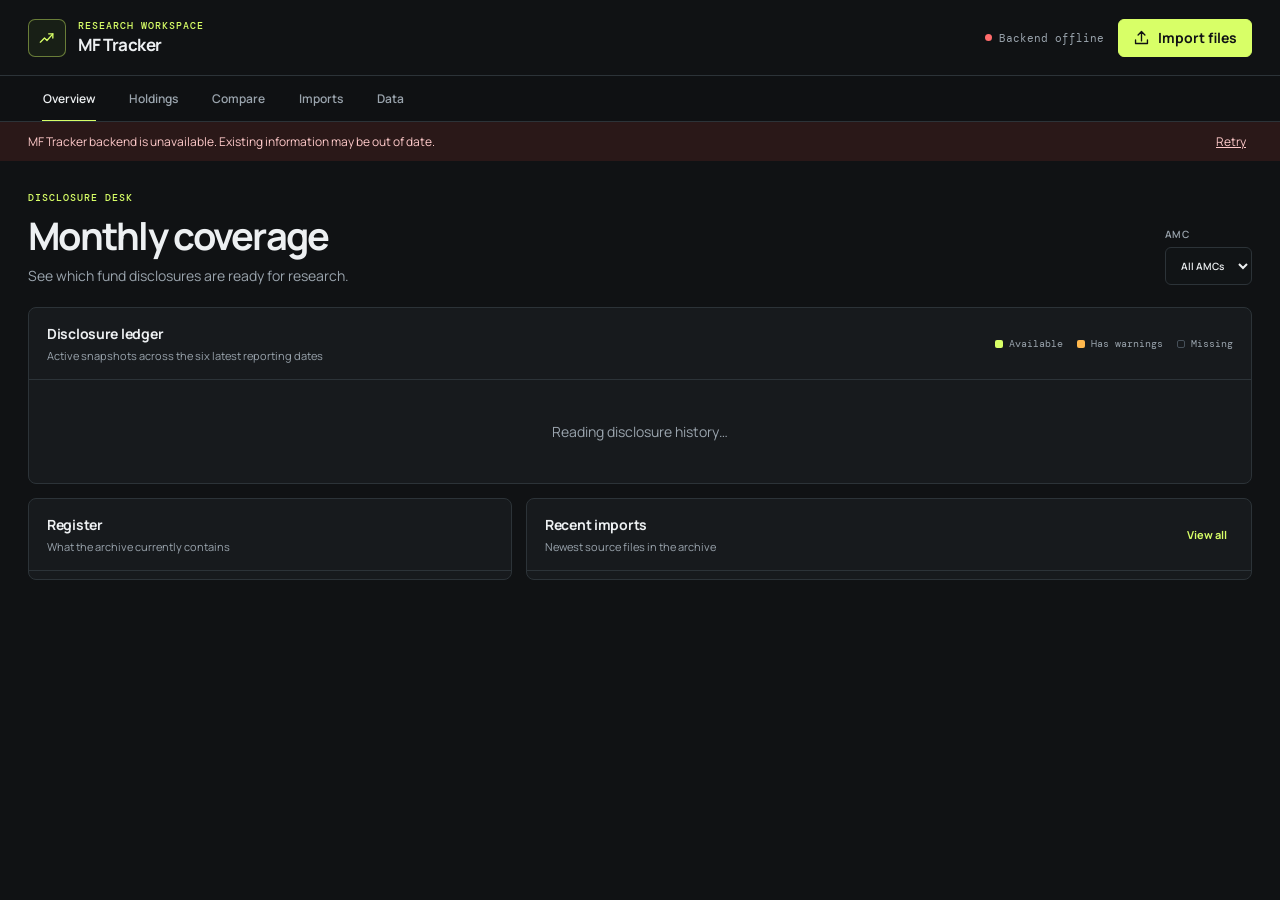
==== mf_tracker/frontend/index.html @ 637c7655 "feat(mf-tracker): add persistent web UI, FastAPI endpoints, imports, comparisons, and setup docs" ====
<!doctype html>
<html lang="en">
  <head>
    <meta charset="utf-8" />
    <meta name="viewport" content="width=device-width, initial-scale=1" />
    <meta name="theme-color" content="#101214" />
    <title>MF Tracker</title>
    <link rel="stylesheet" href="./styles.css" />
  </head>
  <body>
    <a class="skip-link" href="#pageContent">Skip to content</a>
    <div class="app">
      <header class="masthead">
        <div class="identity">
          <span class="identity-mark" aria-hidden="true">
            <svg viewBox="0 0 24 24"><path d="m4 17 5-5 3 3 7-8"/><path d="M14 7h5v5"/></svg>
          </span>
          <div><p class="eyebrow">Research workspace</p><h1>MF Tracker</h1></div>
        </div>
        <div class="mast-actions">
          <span class="health" id="health"><i></i><span>Checking data</span></span>
          <button class="primary" data-view="imports" type="button">
            <svg viewBox="0 0 20 20"><path d="M10 14V3m0 0L6 7m4-4 4 4M3 13v4h14v-4"/></svg>
            Import files
          </button>
        </div>
      </header>

      <nav class="section-tabs" aria-label="MF Tracker sections">
        <button data-view="overview" aria-current="page">Overview</button>
        <button data-view="holdings">Holdings</button>
        <button data-view="compare">Compare</button>
        <button data-view="imports">Imports</button>
        <button data-view="data">Data</button>
      </nav>

      <div class="connection-banner" id="connectionBanner" hidden>
        <span>MF Tracker backend is unavailable. Existing information may be out of date.</span>
        <button type="button" id="retryConnection">Retry</button>
      </div>

      <main id="pageContent" tabindex="-1">
        <section class="view" id="overviewView" data-page="overview">
          <div class="page-heading">
            <div><p class="eyebrow">Disclosure desk</p><h2>Monthly coverage</h2><p>See which fund disclosures are ready for research.</p></div>
            <label class="compact-field">AMC<select id="overviewAmc"><option value="">All AMCs</option></select></label>
          </div>
          <section class="ledger-panel" aria-labelledby="coverageTitle">
            <div class="panel-heading">
              <div><h3 id="coverageTitle">Disclosure ledger</h3><p>Active snapshots across the six latest reporting dates</p></div>
              <div class="legend" aria-label="Coverage legend"><span><i class="available"></i>Available</span><span><i class="warning"></i>Has warnings</span><span><i class="missing"></i>Missing</span></div>
            </div>
            <div class="coverage-wrap" id="coverageMatrix"><div class="loading-row">Reading disclosure history…</div></div>
          </section>
          <div class="overview-lower">
            <section class="panel register" aria-labelledby="registerTitle"><div class="panel-heading"><div><h3 id="registerTitle">Register</h3><p>What the archive currently contains</p></div></div><div class="register-grid" id="overviewCounts"></div></section>
            <section class="panel" aria-labelledby="recentTitle"><div class="panel-heading"><div><h3 id="recentTitle">Recent imports</h3><p>Newest source files in the archive</p></div><button class="text-button" data-view="imports">View all</button></div><div id="recentImports" class="activity-list"></div></section>
          </div>
        </section>

        <section class="view" id="holdingsView" data-page="holdings" hidden>
          <div class="page-heading"><div><p class="eyebrow">Snapshot reader</p><h2>Holdings</h2><p>Inspect a fund exactly as disclosed for a reporting month.</p></div><a class="button secondary" id="holdingsExport" href="#">Export CSV</a></div>
          <div class="control-strip">
            <label>AMC<select id="holdingsAmc"><option value="">Choose AMC</option></select></label>
            <label class="wide">Fund<select id="holdingsFund"><option value="">Choose fund</option></select></label>
            <label>Reporting month<select id="holdingsDate"><option value="">Choose month</option></select></label>
          </div>
          <div class="table-tools">
            <label class="search-field"><svg viewBox="0 0 20 20"><circle cx="9" cy="9" r="5"/><path d="m13 13 4 4"/></svg><input id="holdingsSearch" type="search" placeholder="Search instrument or ISIN" /></label>
            <label>Asset class<select id="holdingsAsset"><option value="">All classes</option></select></label>
            <span class="result-count" id="holdingsCount"></span>
          </div>
          <section class="data-panel"><div class="table-wrap"><table><thead><tr><th>Instrument</th><th>Asset class</th><th>Type</th><th>Quantity</th><th>Market value <small>₹ lakh</small></th><th>Weight</th><th>Rating / detail</th></tr></thead><tbody id="holdingsBody"></tbody></table></div><div class="pagination" id="holdingsPagination"></div></section>
        </section>

        <section class="view" id="compareView" data-page="compare" hidden>
          <div class="page-heading"><div><p class="eyebrow">Change desk</p><h2>Compare disclosures</h2><p>Separate new conviction from routine portfolio movement.</p></div><a class="button secondary" id="compareExport" href="#">Export CSV</a></div>
          <div class="control-strip comparison-controls">
            <label>AMC<select id="compareAmc"><option value="">Choose AMC</option></select></label>
            <label class="wide">Fund<select id="compareFund"><option value="">Choose fund</option></select></label>
            <label>From<select id="compareFrom"><option value="">Earlier month</option></select></label>
            <span class="compare-arrow" aria-hidden="true">→</span>
            <label>To<select id="compareTo"><option value="">Later month</option></select></label>
          </div>
          <div class="change-register" id="changeCounts"></div>
          <div class="table-tools">
            <label class="search-field"><svg viewBox="0 0 20 20"><circle cx="9" cy="9" r="5"/><path d="m13 13 4 4"/></svg><input id="compareSearch" type="search" placeholder="Search instrument" /></label>
            <label>Change<select id="compareChange"><option value="">All changes</option><option value="introduced">Introduced</option><option value="increased">Increased</option><option value="decreased">Decreased</option><option value="exited">Exited</option><option value="unchanged">Unchanged</option></select></label>
            <label>Asset class<select id="compareAsset"><option value="">All classes</option></select></label>
          </div>
          <section class="data-panel"><div class="table-wrap"><table><thead><tr><th>Instrument</th><th>Change</th><th>Quantity from</th><th>Quantity to</th><th>Quantity Δ</th><th>Weight from</th><th>Weight to</th><th>Weight Δ</th></tr></thead><tbody id="compareBody"></tbody></table></div><div class="pagination" id="comparePagination"></div></section>
        </section>

        <section class="view" id="importsView" data-page="imports" hidden>
          <div class="page-heading"><div><p class="eyebrow">Source intake</p><h2>Import disclosures</h2><p>Validate every workbook before it enters the research archive.</p></div></div>
          <section class="intake-panel">
            <div class="drop-zone" id="dropZone">
              <input id="fileInput" type="file" accept=".xls,.xlsx" multiple />
              <span class="sheet-mark" aria-hidden="true">XLS</span>
              <div><h3>Drop monthly workbooks here</h3><p>PPFAS, Helios, and Old Bridge · up to 25 MiB each</p></div>
              <button class="primary" id="browseFiles" type="button">Choose files</button>
            </div>
            <details class="override-panel"><summary>Advanced source metadata</summary><div class="override-grid"><label>Adapter<select id="importAmc"><option value="auto">Detect automatically</option><option value="ppfas">PPFAS</option><option value="helios">Helios</option><option value="oldbridge">Old Bridge</option></select></label><label>Report date<input id="overrideDate" type="date" /></label><label>Fund code<input id="overrideFundCode" placeholder="Single-fund files only" /></label><label>Fund name<input id="overrideFundName" placeholder="Single-fund files only" /></label><label>AMC name<input id="overrideAmcName" placeholder="Optional display name" /></label></div></details>
          </section>
          <section class="queue-section" id="queueSection" hidden><div class="section-line"><div><h3>Validation queue</h3><p id="queueSummary"></p></div><button class="text-button" id="clearQueue">Clear completed</button></div><div class="file-queue" id="fileQueue"></div></section>
          <section class="panel history-panel"><div class="panel-heading"><div><h3>Import history</h3><p>Audited sources and snapshot lifecycle</p></div><button class="secondary small" id="refreshImports">Refresh</button></div><div class="table-wrap"><table><thead><tr><th>Source file</th><th>AMC / funds</th><th>Report date</th><th>Status</th><th>Snapshots</th><th>Imported</th></tr></thead><tbody id="importsBody"></tbody></table></div></section>
        </section>

        <section class="view" id="dataView" data-page="data" hidden>
          <div class="page-heading"><div><p class="eyebrow">Archive stewardship</p><h2>Data</h2><p>Check the local research archive and take a portable backup.</p></div></div>
          <div class="data-layout">
            <section class="panel"><div class="panel-heading"><div><h3>Workspace status</h3><p>The database currently served to this browser</p></div><span class="status-badge ok">Connected</span></div><dl class="definition-list" id="workspaceStatus"></dl></section>
            <section class="panel archive-actions"><div><span class="action-icon">✓</span><h3>Verify source archive</h3><p>Check every referenced workbook for missing or changed bytes.</p><button class="secondary" id="verifyArchive">Run verification</button></div><div><span class="action-icon">↓</span><h3>Download backup</h3><p>Export database records and archived workbooks as a portable ZIP.</p><a class="button primary" href="/api/bundles/export">Download backup</a></div></section>
          </div>
          <section class="panel cli-note"><p class="eyebrow">CLI-only safeguards</p><h3>Restore and directory imports stay outside the browser.</h3><p>Use the command line when restoring a bundle into an empty database or ingesting a server-side directory. This prevents accidental replacement of the active workspace.</p></section>
        </section>
      </main>
    </div>
    <div class="toast-region" id="toastRegion" aria-live="polite"></div>
    <script type="module" src="./app.js"></script>
  </body>
</html>
---- mf_tracker/frontend/styles.css ----
@import url("https://fonts.googleapis.com/css2?family=DM+Mono:wght@400;500&family=Manrope:wght@400;500;600;700&display=swap");

:root{--bg:#101214;--panel:#171a1d;--raised:#1f2428;--line:#2c3338;--line-soft:#242a2e;--text:#edf0f2;--muted:#9aa4ad;--acid:#d8ff67;--green:#38d996;--red:#ff6b6b;--amber:#ffb84d;--radius:8px;--shadow:0 16px 50px rgba(0,0,0,.22)}
*{box-sizing:border-box}[hidden]{display:none!important}html{color-scheme:dark}body{margin:0;min-height:100vh;background:var(--bg);color:var(--text);font-family:"Manrope","Segoe UI",sans-serif;font-size:14px}button,input,select{font:inherit}button,a{color:inherit}button{cursor:pointer}.skip-link{position:fixed;z-index:20;top:8px;left:8px;transform:translateY(-150%);background:var(--acid);color:#111;padding:8px 12px}.skip-link:focus{transform:none}.app{width:min(1480px,100%);min-height:100vh;margin:auto}.masthead{display:flex;min-height:76px;align-items:center;justify-content:space-between;gap:24px;padding:14px 28px;border-bottom:1px solid var(--line)}.identity{display:flex;align-items:center;gap:12px}.identity-mark{display:grid;width:38px;height:38px;place-items:center;border:1px solid rgba(216,255,103,.42);border-radius:7px;background:#181f16;color:var(--acid)}svg{width:20px;fill:none;stroke:currentColor;stroke-width:1.6;stroke-linecap:round;stroke-linejoin:round}.identity h1{margin:1px 0 0;font-size:17px;letter-spacing:-.03em}.eyebrow{margin:0;color:var(--acid);font:500 10px "DM Mono",monospace;text-transform:uppercase;letter-spacing:.1em}.mast-actions{display:flex;align-items:center;gap:14px}.health{display:flex;align-items:center;gap:7px;color:var(--muted);font:11px "DM Mono",monospace}.health i{width:7px;height:7px;border-radius:50%;background:var(--amber)}.health.ok i{background:var(--green);box-shadow:0 0 9px rgba(56,217,150,.45)}.health.error i{background:var(--red)}.primary,.secondary,.button{display:inline-flex;min-height:38px;align-items:center;justify-content:center;gap:8px;border-radius:6px;padding:0 14px;font-weight:700;text-decoration:none}.primary{border:1px solid var(--acid);background:var(--acid);color:#101214}.secondary{border:1px solid var(--line);background:var(--raised);color:var(--text)}button.primary svg{width:17px}.small{min-height:32px;padding-inline:10px;font-size:12px}.section-tabs{position:sticky;z-index:8;top:0;display:flex;gap:4px;overflow-x:auto;border-bottom:1px solid var(--line);padding:0 28px;background:rgba(16,18,20,.96);backdrop-filter:blur(12px)}.section-tabs button{position:relative;min-width:max-content;border:0;padding:14px 15px;background:transparent;color:var(--muted);font-size:12px;font-weight:600}.section-tabs button:hover{color:var(--text)}.section-tabs button[aria-current=page]{color:var(--text)}.section-tabs button[aria-current=page]::after{position:absolute;right:14px;bottom:-1px;left:14px;height:2px;background:var(--acid);content:""}.connection-banner{display:flex;align-items:center;justify-content:space-between;gap:16px;padding:10px 28px;background:#2a1818;color:#ffcaca;font-size:12px}.connection-banner button{border:0;background:none;color:inherit;text-decoration:underline}main{padding:30px 28px 60px}.view{animation:enter 260ms cubic-bezier(.2,.8,.2,1)}@keyframes enter{from{opacity:0;transform:translateY(4px)}}.page-heading{display:flex;align-items:end;justify-content:space-between;gap:24px;margin-bottom:22px}.page-heading h2{margin:5px 0 5px;font-size:clamp(25px,3vw,38px);letter-spacing:-.045em}.page-heading>div>p:last-child{margin:0;color:var(--muted)}h3{margin:0 0 5px;font-size:14px;letter-spacing:-.02em}.panel,.ledger-panel,.data-panel,.intake-panel{border:1px solid var(--line);border-radius:var(--radius);background:var(--panel)}.ledger-panel{overflow:hidden}.panel-heading,.section-line{display:flex;align-items:center;justify-content:space-between;gap:20px;padding:16px 18px;border-bottom:1px solid var(--line)}.panel-heading p,.section-line p{margin:0;color:var(--muted);font-size:11px}.legend{display:flex;gap:14px;color:var(--muted);font:10px "DM Mono",monospace}.legend span{display:flex;align-items:center;gap:6px}.legend i{width:8px;height:8px;border-radius:2px}.legend .available{background:var(--acid)}.legend .warning{background:var(--amber)}.legend .missing{border:1px solid #465059;background:transparent}.coverage-wrap{overflow-x:auto}.coverage{width:100%;min-width:760px;border-collapse:collapse}.coverage th,.coverage td{height:58px;border-bottom:1px solid var(--line-soft);padding:8px 14px}.coverage th{color:var(--muted);font:500 10px "DM Mono",monospace;text-align:center}.coverage th:first-child,.coverage td:first-child{position:sticky;z-index:2;left:0;min-width:270px;background:var(--panel);text-align:left}.fund-cell strong,.fund-cell small{display:block}.fund-cell strong{font-size:12px}.fund-cell small{margin-top:3px;color:var(--muted);font:10px "DM Mono",monospace}.coverage-cell{width:100%;min-width:80px;border:1px solid var(--line);border-radius:5px;padding:8px;background:#121518;color:#6b747c;font:500 10px "DM Mono",monospace}.coverage-cell.available{border-color:#46552c;background:#1b2416;color:var(--acid)}.coverage-cell.warning{border-color:#5c492a;background:#241e15;color:var(--amber)}.coverage-cell:hover{transform:translateY(-1px);filter:brightness(1.12)}.loading-row,.empty-state{padding:42px;color:var(--muted);text-align:center}.overview-lower{display:grid;grid-template-columns:.8fr 1.2fr;gap:14px;margin-top:14px}.register-grid{display:grid;grid-template-columns:repeat(2,1fr)}.register-item{min-height:90px;padding:17px 18px;border-right:1px solid var(--line-soft);border-bottom:1px solid var(--line-soft)}.register-item:nth-child(even){border-right:0}.register-item:nth-last-child(-n+2){border-bottom:0}.register-item span{display:block;color:var(--muted);font-size:11px}.register-item strong{display:block;margin-top:10px;font:500 22px "DM Mono",monospace}.activity-list{padding:4px 18px}.activity-item{display:grid;grid-template-columns:1fr auto;gap:16px;padding:13px 0;border-bottom:1px solid var(--line-soft)}.activity-item:last-child{border-bottom:0}.activity-item strong,.activity-item small{display:block}.activity-item strong{overflow:hidden;font-size:12px;text-overflow:ellipsis;white-space:nowrap}.activity-item small{margin-top:4px;color:var(--muted);font:10px "DM Mono",monospace}.status-badge,.change-badge{display:inline-flex;align-items:center;border:1px solid var(--line);border-radius:999px;padding:4px 7px;font:500 9px "DM Mono",monospace;text-transform:uppercase}.status-badge.ok{border-color:#365641;background:#17241c;color:var(--green)}.status-badge.warning{border-color:#604c24;background:#261f13;color:var(--amber)}.compact-field,.control-strip label,.table-tools label,.override-grid label{display:grid;gap:6px;color:var(--muted);font-size:10px;font-weight:600;text-transform:uppercase;letter-spacing:.04em}select,input{min-height:38px;border:1px solid var(--line);border-radius:6px;padding:0 11px;outline:none;background:#111416;color:var(--text);text-transform:none;letter-spacing:normal}select:focus,input:focus,button:focus-visible,a:focus-visible,summary:focus-visible{border-color:var(--acid);outline:2px solid rgba(216,255,103,.22);outline-offset:2px}.control-strip{display:grid;grid-template-columns:minmax(150px,.6fr) minmax(260px,1.4fr) minmax(170px,.7fr);gap:10px;margin-bottom:12px;padding:14px;border:1px solid var(--line);border-radius:var(--radius);background:var(--panel)}.comparison-controls{grid-template-columns:minmax(130px,.5fr) minmax(230px,1.2fr) minmax(150px,.6fr) 28px minmax(150px,.6fr)}.compare-arrow{align-self:end;padding-bottom:10px;color:var(--muted);text-align:center}.table-tools{display:flex;align-items:end;gap:10px;margin:12px 0}.table-tools .search-field{position:relative;min-width:240px;flex:1}.search-field svg{position:absolute;bottom:9px;left:11px;width:18px;color:var(--muted)}.search-field input{padding-left:38px}.result-count{margin-left:auto;padding-bottom:10px;color:var(--muted);font:10px "DM Mono",monospace}.data-panel{overflow:hidden}.table-wrap{overflow:auto}table:not(.coverage){width:100%;min-width:920px;border-collapse:collapse}table:not(.coverage) th,table:not(.coverage) td{height:47px;border-bottom:1px solid var(--line-soft);padding:9px 13px;text-align:right;white-space:nowrap}table:not(.coverage) th:first-child,table:not(.coverage) td:first-child{position:sticky;z-index:2;left:0;background:var(--panel);text-align:left}table:not(.coverage) th{color:var(--muted);font:500 9px "DM Mono",monospace;text-transform:uppercase;letter-spacing:.04em}th small{display:block;margin-top:3px;font:inherit;text-transform:none}table:not(.coverage) td{font:400 11px "DM Mono",monospace}table:not(.coverage) td:first-child{max-width:330px;font-family:"Manrope",sans-serif;overflow:hidden;text-overflow:ellipsis}tbody tr:hover td{background:#1a1e21!important}.asset-label{color:#bdc4c9;text-transform:capitalize}.number-positive{color:var(--green)}.number-negative{color:var(--red)}.change-badge.introduced,.change-badge.increased{border-color:#365641;color:var(--green)}.change-badge.exited,.change-badge.decreased{border-color:#653839;color:var(--red)}.pagination{display:flex;align-items:center;justify-content:flex-end;gap:8px;min-height:48px;padding:8px 14px}.pagination button{min-width:32px;height:30px;border:1px solid var(--line);border-radius:5px;background:var(--raised)}.pagination span{color:var(--muted);font:10px "DM Mono",monospace}.change-register{display:grid;grid-template-columns:repeat(5,1fr);overflow:hidden;border:1px solid var(--line);border-radius:var(--radius);background:var(--panel)}.change-stat{padding:15px 16px;border-right:1px solid var(--line)}.change-stat:last-child{border:0}.change-stat span{display:block;color:var(--muted);font-size:10px;text-transform:capitalize}.change-stat strong{display:block;margin-top:7px;font:500 20px "DM Mono",monospace}.intake-panel{padding:18px}.drop-zone{position:relative;display:grid;grid-template-columns:54px 1fr auto;align-items:center;gap:16px;min-height:132px;border:1px dashed #465059;border-radius:7px;padding:22px;background:#121619;transition:background 150ms,border-color 150ms}.drop-zone.dragging{border-color:var(--acid);background:#182015}.drop-zone input{position:absolute;width:1px;height:1px;clip-path:inset(50%)}.sheet-mark{display:grid;width:54px;height:62px;place-items:center;border:1px solid #4b6532;border-radius:6px;background:#1c2818;color:var(--acid);font:500 11px "DM Mono",monospace}.drop-zone h3{font-size:16px}.drop-zone p{margin:6px 0 0;color:var(--muted);font-size:11px}.override-panel{margin-top:12px;border-top:1px solid var(--line);padding-top:12px}.override-panel summary{width:max-content;color:var(--muted);cursor:pointer;font-size:11px}.override-grid{display:grid;grid-template-columns:repeat(5,1fr);gap:10px;margin-top:13px}.queue-section{margin:22px 0}.section-line{padding-inline:0;border-bottom:0}.section-line h3{font-size:17px}.text-button{border:0;background:transparent;color:var(--acid);font-size:11px;font-weight:700}.file-queue{display:grid;gap:8px}.file-row{display:grid;grid-template-columns:minmax(220px,1.2fr) minmax(180px,.8fr) auto;align-items:center;gap:16px;border:1px solid var(--line);border-radius:7px;padding:13px 15px;background:var(--panel)}.file-row strong,.file-row small{display:block}.file-row strong{overflow:hidden;font-size:12px;text-overflow:ellipsis;white-space:nowrap}.file-row small{margin-top:4px;color:var(--muted);font:10px "DM Mono",monospace}.file-result{color:var(--muted);font-size:11px}.file-actions{display:flex;gap:7px}.file-error{color:#ffc0c0}.history-panel{margin-top:22px}.data-layout{display:grid;grid-template-columns:.75fr 1.25fr;gap:14px}.definition-list{margin:0;padding:5px 18px 16px}.definition-list div{display:flex;justify-content:space-between;gap:20px;border-bottom:1px solid var(--line-soft);padding:13px 0}.definition-list div:last-child{border:0}.definition-list dt{color:var(--muted);font-size:11px}.definition-list dd{margin:0;font:10px "DM Mono",monospace}.archive-actions{display:grid;grid-template-columns:1fr 1fr;padding:0}.archive-actions>div{padding:22px}.archive-actions>div+div{border-left:1px solid var(--line)}.archive-actions p,.cli-note>p:last-child{min-height:38px;color:var(--muted);font-size:11px;line-height:1.6}.action-icon{display:grid;width:34px;height:34px;margin-bottom:18px;place-items:center;border:1px solid #46552c;border-radius:6px;background:#1b2416;color:var(--acid);font:500 14px "DM Mono",monospace}.cli-note{margin-top:14px;padding:20px}.cli-note h3{margin-top:9px;font-size:18px}.cli-note>p:last-child{max-width:760px;margin-bottom:0}.toast-region{position:fixed;z-index:30;right:18px;bottom:18px;display:grid;gap:8px}.toast{max-width:390px;border:1px solid var(--line);border-left:3px solid var(--acid);border-radius:6px;padding:12px 14px;background:#1b1f21;box-shadow:var(--shadow);font-size:11px}.toast.error{border-left-color:var(--red)}
@media(max-width:900px){main{padding-inline:18px}.masthead,.section-tabs{padding-inline:18px}.overview-lower,.data-layout{grid-template-columns:1fr}.control-strip,.comparison-controls{grid-template-columns:1fr 1fr}.compare-arrow{display:none}.override-grid{grid-template-columns:repeat(2,1fr)}.file-row{grid-template-columns:1fr auto}.file-result{grid-column:1/-1;grid-row:2}.change-register{grid-template-columns:repeat(3,1fr)}.change-stat:nth-child(3){border-right:0}}
@media(max-width:580px){.masthead{padding-inline:14px}.identity .eyebrow,.health span{display:none}.mast-actions{gap:8px}.mast-actions .primary{width:40px;padding:0;font-size:0}.section-tabs{padding-inline:8px}main{padding:22px 12px 48px}.page-heading{align-items:stretch;flex-direction:column}.control-strip,.comparison-controls,.override-grid{grid-template-columns:1fr}.table-tools{align-items:stretch;flex-direction:column}.table-tools .search-field{width:100%;min-width:0}.result-count{margin:0;padding:3px}.overview-lower{grid-template-columns:1fr}.legend{display:none}.panel-heading{align-items:flex-start}.register-grid{grid-template-columns:1fr 1fr}.change-register{grid-template-columns:1fr 1fr}.change-stat:nth-child(2n){border-right:0}.drop-zone{grid-template-columns:44px 1fr;padding:16px}.sheet-mark{width:44px;height:50px}.drop-zone .primary{grid-column:1/-1}.file-row{grid-template-columns:1fr}.file-actions,.file-result{grid-column:1;grid-row:auto}.archive-actions{grid-template-columns:1fr}.archive-actions>div+div{border-top:1px solid var(--line);border-left:0}.toast-region{right:10px;bottom:10px;left:10px}.toast{max-width:none}}
@media(prefers-reduced-motion:reduce){*,*::before,*::after{animation-duration:.01ms!important;transition-duration:.01ms!important;scroll-behavior:auto!important}}
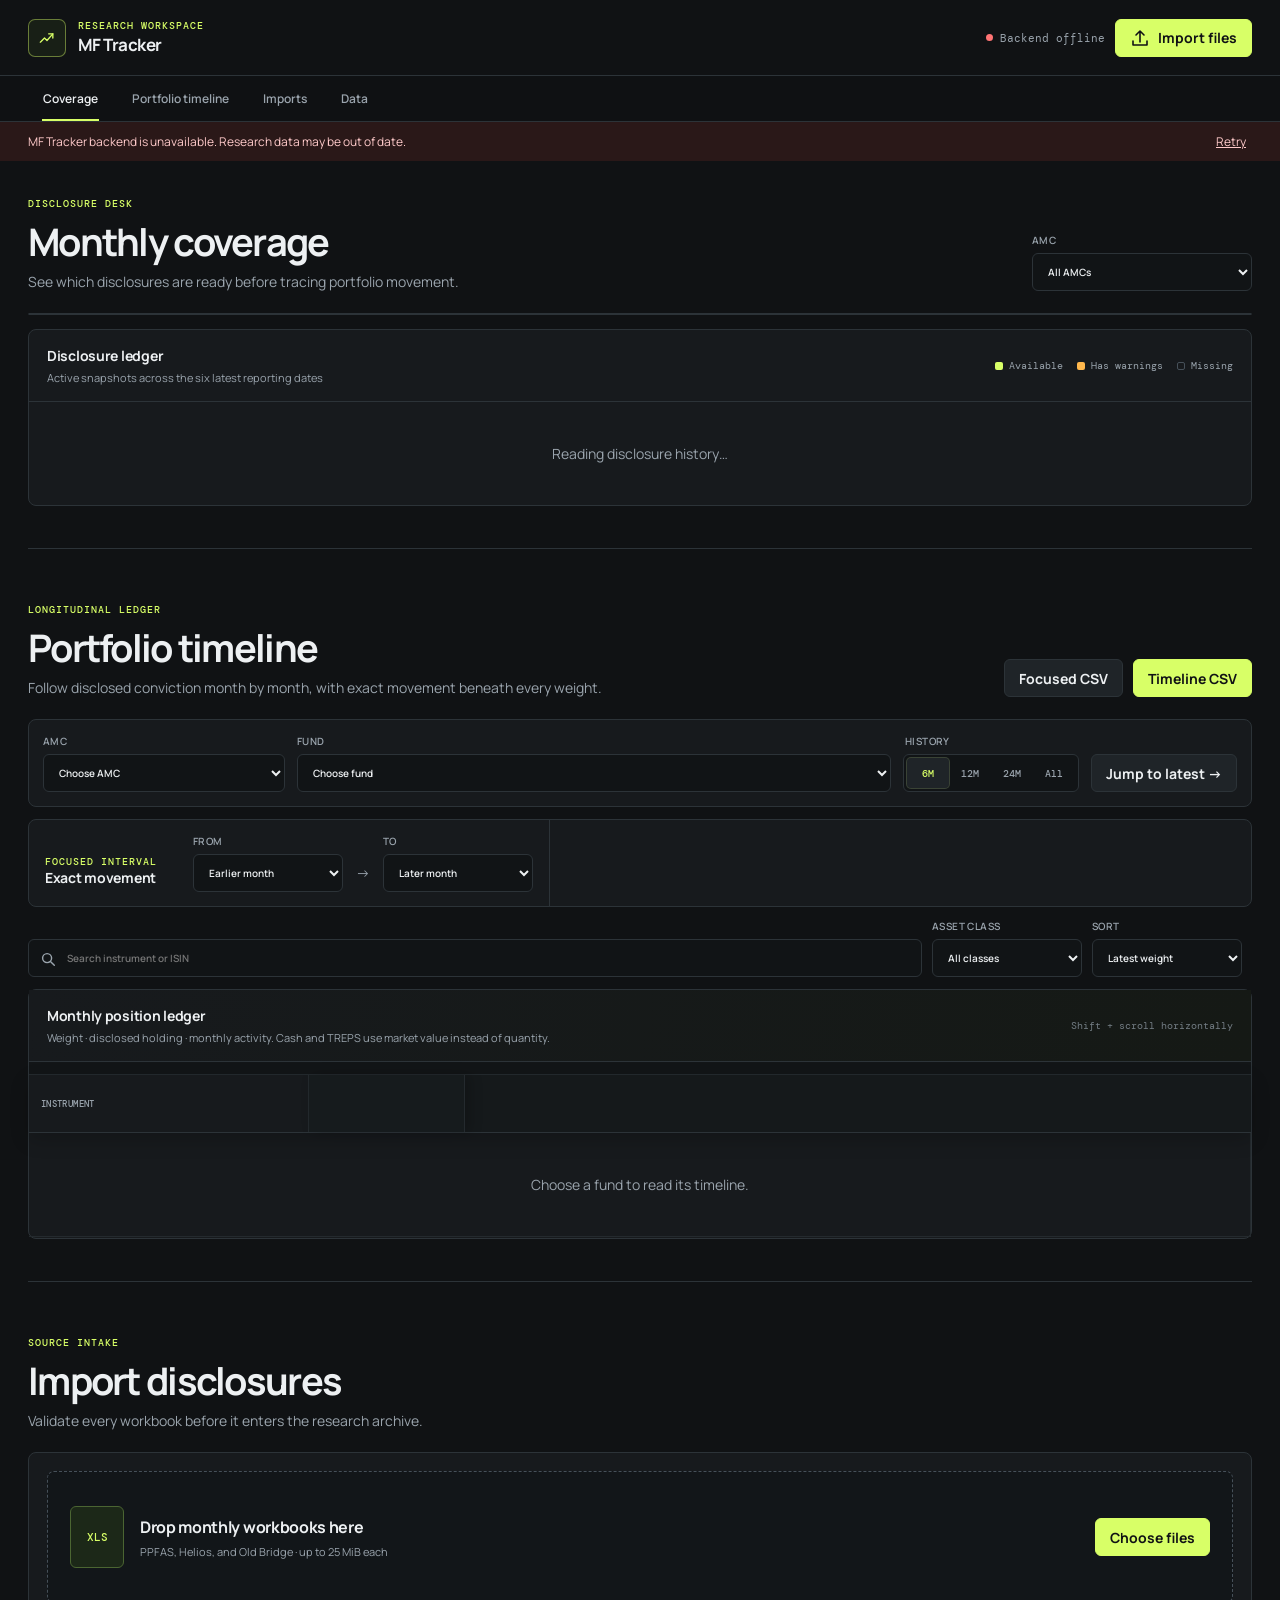
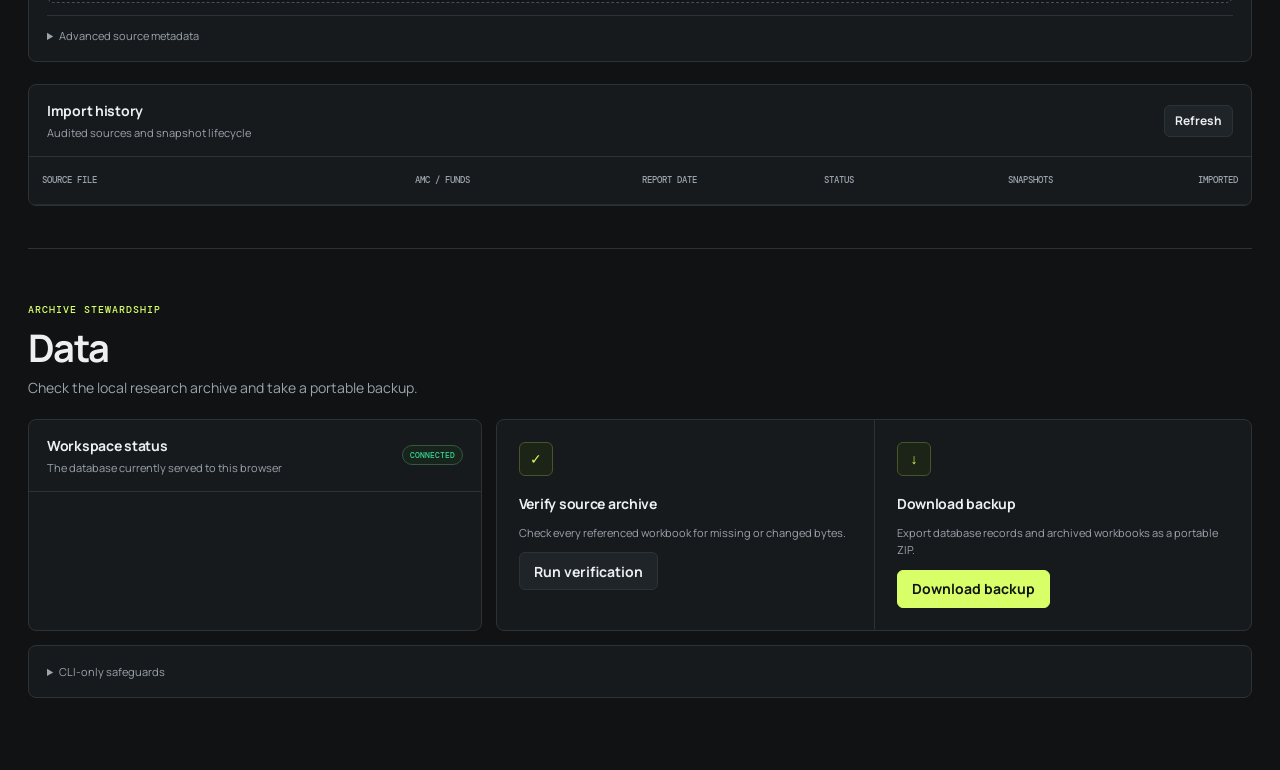
==== commit ee22cedc: "feat(mf-tracker): add continuous portfolio timeline" ====
--- a/mf_tracker/frontend/index.html
+++ b/mf_tracker/frontend/index.html
@@ -5,10 +5,10 @@
     <meta name="viewport" content="width=device-width, initial-scale=1" />
     <meta name="theme-color" content="#101214" />
     <title>MF Tracker</title>
-    <link rel="stylesheet" href="./styles.css" />
+    <link rel="stylesheet" href="./styles.css?v=20260719-newest1" />
   </head>
   <body>
-    <a class="skip-link" href="#pageContent">Skip to content</a>
+    <a class="skip-link" href="#portfolioTimeline">Skip to timeline</a>
     <div class="app">
       <header class="masthead">
         <div class="identity">
@@ -19,7 +19,7 @@
         </div>
         <div class="mast-actions">
           <span class="health" id="health"><i></i><span>Checking data</span></span>
-          <button class="primary" data-view="imports" type="button">
+          <button class="primary" id="importShortcut" type="button">
             <svg viewBox="0 0 20 20"><path d="M10 14V3m0 0L6 7m4-4 4 4M3 13v4h14v-4"/></svg>
             Import files
           </button>
@@ -27,72 +27,98 @@
       </header>
 
       <nav class="section-tabs" aria-label="MF Tracker sections">
-        <button data-view="overview" aria-current="page">Overview</button>
-        <button data-view="holdings">Holdings</button>
-        <button data-view="compare">Compare</button>
-        <button data-view="imports">Imports</button>
-        <button data-view="data">Data</button>
+        <a href="#coverage" data-section="coverage" aria-current="page">Coverage</a>
+        <a href="#portfolioTimeline" data-section="portfolioTimeline">Portfolio timeline</a>
+        <a href="#imports" data-section="imports">Imports</a>
+        <a href="#data" data-section="data">Data</a>
       </nav>
 
       <div class="connection-banner" id="connectionBanner" hidden>
-        <span>MF Tracker backend is unavailable. Existing information may be out of date.</span>
+        <span>MF Tracker backend is unavailable. Research data may be out of date.</span>
         <button type="button" id="retryConnection">Retry</button>
       </div>
 
-      <main id="pageContent" tabindex="-1">
-        <section class="view" id="overviewView" data-page="overview">
-          <div class="page-heading">
-            <div><p class="eyebrow">Disclosure desk</p><h2>Monthly coverage</h2><p>See which fund disclosures are ready for research.</p></div>
+      <main id="pageContent">
+        <section class="workspace-section hero-section" id="coverage" tabindex="-1" aria-labelledby="coverageHeading">
+          <div class="page-heading coverage-heading">
+            <div><p class="eyebrow">Disclosure desk</p><h2 id="coverageHeading">Monthly coverage</h2><p>See which disclosures are ready before tracing portfolio movement.</p></div>
             <label class="compact-field">AMC<select id="overviewAmc"><option value="">All AMCs</option></select></label>
           </div>
-          <section class="ledger-panel" aria-labelledby="coverageTitle">
+          <div class="coverage-register" id="overviewCounts" aria-label="Archive summary"></div>
+          <section class="ledger-panel" aria-labelledby="ledgerTitle">
             <div class="panel-heading">
-              <div><h3 id="coverageTitle">Disclosure ledger</h3><p>Active snapshots across the six latest reporting dates</p></div>
+              <div><h3 id="ledgerTitle">Disclosure ledger</h3><p>Active snapshots across the six latest reporting dates</p></div>
               <div class="legend" aria-label="Coverage legend"><span><i class="available"></i>Available</span><span><i class="warning"></i>Has warnings</span><span><i class="missing"></i>Missing</span></div>
             </div>
             <div class="coverage-wrap" id="coverageMatrix"><div class="loading-row">Reading disclosure history…</div></div>
           </section>
-          <div class="overview-lower">
-            <section class="panel register" aria-labelledby="registerTitle"><div class="panel-heading"><div><h3 id="registerTitle">Register</h3><p>What the archive currently contains</p></div></div><div class="register-grid" id="overviewCounts"></div></section>
-            <section class="panel" aria-labelledby="recentTitle"><div class="panel-heading"><div><h3 id="recentTitle">Recent imports</h3><p>Newest source files in the archive</p></div><button class="text-button" data-view="imports">View all</button></div><div id="recentImports" class="activity-list"></div></section>
-          </div>
         </section>
 
-        <section class="view" id="holdingsView" data-page="holdings" hidden>
-          <div class="page-heading"><div><p class="eyebrow">Snapshot reader</p><h2>Holdings</h2><p>Inspect a fund exactly as disclosed for a reporting month.</p></div><a class="button secondary" id="holdingsExport" href="#">Export CSV</a></div>
-          <div class="control-strip">
-            <label>AMC<select id="holdingsAmc"><option value="">Choose AMC</option></select></label>
-            <label class="wide">Fund<select id="holdingsFund"><option value="">Choose fund</option></select></label>
-            <label>Reporting month<select id="holdingsDate"><option value="">Choose month</option></select></label>
+        <section class="workspace-section timeline-section" id="portfolioTimeline" tabindex="-1" aria-labelledby="timelineHeading">
+          <div class="page-heading">
+            <div><p class="eyebrow">Longitudinal ledger</p><h2 id="timelineHeading">Portfolio timeline</h2><p>Follow disclosed conviction month by month, with exact movement beneath every weight.</p></div>
+            <div class="export-actions">
+              <a class="button secondary" id="focusExport" href="#">Focused CSV</a>
+              <a class="button primary" id="timelineExport" href="#">Timeline CSV</a>
+            </div>
           </div>
-          <div class="table-tools">
-            <label class="search-field"><svg viewBox="0 0 20 20"><circle cx="9" cy="9" r="5"/><path d="m13 13 4 4"/></svg><input id="holdingsSearch" type="search" placeholder="Search instrument or ISIN" /></label>
-            <label>Asset class<select id="holdingsAsset"><option value="">All classes</option></select></label>
-            <span class="result-count" id="holdingsCount"></span>
+
+          <div class="timeline-context panel">
+            <label>AMC<select id="timelineAmc"><option value="">Choose AMC</option></select></label>
+            <label class="wide">Fund<select id="timelineFund"><option value="">Choose fund</option></select></label>
+            <fieldset class="period-control"><legend>History</legend><div id="periodButtons" class="segmented">
+              <button type="button" data-period="6m" aria-pressed="true">6M</button>
+              <button type="button" data-period="12m" aria-pressed="false">12M</button>
+              <button type="button" data-period="24m" aria-pressed="false">24M</button>
+              <button type="button" data-period="all" aria-pressed="false">All</button>
+            </div></fieldset>
+            <button class="secondary latest-button" id="jumpLatest" type="button">Jump to latest →</button>
           </div>
-          <section class="data-panel"><div class="table-wrap"><table><thead><tr><th>Instrument</th><th>Asset class</th><th>Type</th><th>Quantity</th><th>Market value <small>₹ lakh</small></th><th>Weight</th><th>Rating / detail</th></tr></thead><tbody id="holdingsBody"></tbody></table></div><div class="pagination" id="holdingsPagination"></div></section>
+
+          <section class="focus-panel" aria-labelledby="focusTitle">
+            <div class="focus-controls">
+              <div><p class="eyebrow">Focused interval</p><h3 id="focusTitle">Exact movement</h3></div>
+              <label>From<select id="focusFrom"><option value="">Earlier month</option></select></label>
+              <span class="focus-arrow" aria-hidden="true">→</span>
+              <label>To<select id="focusTo"><option value="">Later month</option></select></label>
+            </div>
+            <div class="change-register" id="changeCounts" aria-label="Focused movement summary"></div>
+          </section>
+
+          <div class="timeline-tools">
+            <label class="search-field"><span class="sr-only">Search timeline</span><svg viewBox="0 0 20 20"><circle cx="9" cy="9" r="5"/><path d="m13 13 4 4"/></svg><input id="timelineSearch" type="search" placeholder="Search instrument or ISIN" /></label>
+            <label>Asset class<select id="timelineAsset"><option value="">All classes</option></select></label>
+            <label>Sort<select id="timelineSort"><option value="latest">Latest weight</option><option value="name">Instrument name</option><option value="movement">Focused movement</option></select></label>
+            <span class="result-count" id="timelineCount" aria-live="polite"></span>
+          </div>
+
+          <section class="timeline-panel" aria-labelledby="timelineTableTitle">
+            <div class="table-title-row">
+              <div><h3 id="timelineTableTitle">Monthly position ledger</h3><p>Weight · disclosed holding · monthly activity. Cash and TREPS use market value instead of quantity.</p></div>
+              <span class="scroll-hint">Shift + scroll horizontally</span>
+            </div>
+            <div class="top-scroll" id="topScroll" tabindex="0" aria-label="Horizontal timeline scroll"><div id="topScrollSpacer"></div></div>
+            <div class="timeline-header-shell" id="timelineHeaderShell" aria-label="Timeline column controls">
+              <div class="visual-head instrument-visual-head">Instrument</div>
+              <div class="visual-head focus-visual-head" id="focusVisualHead"></div>
+              <div class="month-header-viewport">
+                <div class="month-header-track" id="monthHeaderTrack"></div>
+              </div>
+            </div>
+            <div class="timeline-scroll" id="timelineScroll" tabindex="0" aria-label="Multi-month portfolio timeline">
+              <table class="timeline-table">
+                <caption class="sr-only">Portfolio holdings across reporting months with focused interval changes</caption>
+                <colgroup id="timelineCols"></colgroup>
+                <thead id="timelineHead"></thead>
+                <tbody id="timelineBody"><tr><td class="empty-state">Choose a fund to read its timeline.</td></tr></tbody>
+              </table>
+              <div class="load-sentinel" id="timelineSentinel" aria-hidden="true"></div>
+            </div>
+          </section>
         </section>
 
-        <section class="view" id="compareView" data-page="compare" hidden>
-          <div class="page-heading"><div><p class="eyebrow">Change desk</p><h2>Compare disclosures</h2><p>Separate new conviction from routine portfolio movement.</p></div><a class="button secondary" id="compareExport" href="#">Export CSV</a></div>
-          <div class="control-strip comparison-controls">
-            <label>AMC<select id="compareAmc"><option value="">Choose AMC</option></select></label>
-            <label class="wide">Fund<select id="compareFund"><option value="">Choose fund</option></select></label>
-            <label>From<select id="compareFrom"><option value="">Earlier month</option></select></label>
-            <span class="compare-arrow" aria-hidden="true">→</span>
-            <label>To<select id="compareTo"><option value="">Later month</option></select></label>
-          </div>
-          <div class="change-register" id="changeCounts"></div>
-          <div class="table-tools">
-            <label class="search-field"><svg viewBox="0 0 20 20"><circle cx="9" cy="9" r="5"/><path d="m13 13 4 4"/></svg><input id="compareSearch" type="search" placeholder="Search instrument" /></label>
-            <label>Change<select id="compareChange"><option value="">All changes</option><option value="introduced">Introduced</option><option value="increased">Increased</option><option value="decreased">Decreased</option><option value="exited">Exited</option><option value="unchanged">Unchanged</option></select></label>
-            <label>Asset class<select id="compareAsset"><option value="">All classes</option></select></label>
-          </div>
-          <section class="data-panel"><div class="table-wrap"><table><thead><tr><th>Instrument</th><th>Change</th><th>Quantity from</th><th>Quantity to</th><th>Quantity Δ</th><th>Weight from</th><th>Weight to</th><th>Weight Δ</th></tr></thead><tbody id="compareBody"></tbody></table></div><div class="pagination" id="comparePagination"></div></section>
-        </section>
-
-        <section class="view" id="importsView" data-page="imports" hidden>
-          <div class="page-heading"><div><p class="eyebrow">Source intake</p><h2>Import disclosures</h2><p>Validate every workbook before it enters the research archive.</p></div></div>
+        <section class="workspace-section" id="imports" tabindex="-1" aria-labelledby="importsHeading">
+          <div class="page-heading"><div><p class="eyebrow">Source intake</p><h2 id="importsHeading">Import disclosures</h2><p>Validate every workbook before it enters the research archive.</p></div></div>
           <section class="intake-panel">
             <div class="drop-zone" id="dropZone">
               <input id="fileInput" type="file" accept=".xls,.xlsx" multiple />
@@ -106,17 +132,17 @@
           <section class="panel history-panel"><div class="panel-heading"><div><h3>Import history</h3><p>Audited sources and snapshot lifecycle</p></div><button class="secondary small" id="refreshImports">Refresh</button></div><div class="table-wrap"><table><thead><tr><th>Source file</th><th>AMC / funds</th><th>Report date</th><th>Status</th><th>Snapshots</th><th>Imported</th></tr></thead><tbody id="importsBody"></tbody></table></div></section>
         </section>
 
-        <section class="view" id="dataView" data-page="data" hidden>
-          <div class="page-heading"><div><p class="eyebrow">Archive stewardship</p><h2>Data</h2><p>Check the local research archive and take a portable backup.</p></div></div>
+        <section class="workspace-section" id="data" tabindex="-1" aria-labelledby="dataHeading">
+          <div class="page-heading"><div><p class="eyebrow">Archive stewardship</p><h2 id="dataHeading">Data</h2><p>Check the local research archive and take a portable backup.</p></div></div>
           <div class="data-layout">
             <section class="panel"><div class="panel-heading"><div><h3>Workspace status</h3><p>The database currently served to this browser</p></div><span class="status-badge ok">Connected</span></div><dl class="definition-list" id="workspaceStatus"></dl></section>
             <section class="panel archive-actions"><div><span class="action-icon">✓</span><h3>Verify source archive</h3><p>Check every referenced workbook for missing or changed bytes.</p><button class="secondary" id="verifyArchive">Run verification</button></div><div><span class="action-icon">↓</span><h3>Download backup</h3><p>Export database records and archived workbooks as a portable ZIP.</p><a class="button primary" href="/api/bundles/export">Download backup</a></div></section>
           </div>
-          <section class="panel cli-note"><p class="eyebrow">CLI-only safeguards</p><h3>Restore and directory imports stay outside the browser.</h3><p>Use the command line when restoring a bundle into an empty database or ingesting a server-side directory. This prevents accidental replacement of the active workspace.</p></section>
+          <details class="panel cli-note"><summary>CLI-only safeguards</summary><div><h3>Restore and directory imports stay outside the browser.</h3><p>Use the command line when restoring a bundle into an empty database or ingesting a server-side directory. This prevents accidental replacement of the active workspace.</p></div></details>
         </section>
       </main>
     </div>
     <div class="toast-region" id="toastRegion" aria-live="polite"></div>
-    <script type="module" src="./app.js"></script>
+    <script type="module" src="./app.js?v=20260719-newest1"></script>
   </body>
 </html>
--- a/mf_tracker/frontend/styles.css
+++ b/mf_tracker/frontend/styles.css
@@ -1,7 +1,74 @@
 @import url("https://fonts.googleapis.com/css2?family=DM+Mono:wght@400;500&family=Manrope:wght@400;500;600;700&display=swap");
 
-:root{--bg:#101214;--panel:#171a1d;--raised:#1f2428;--line:#2c3338;--line-soft:#242a2e;--text:#edf0f2;--muted:#9aa4ad;--acid:#d8ff67;--green:#38d996;--red:#ff6b6b;--amber:#ffb84d;--radius:8px;--shadow:0 16px 50px rgba(0,0,0,.22)}
-*{box-sizing:border-box}[hidden]{display:none!important}html{color-scheme:dark}body{margin:0;min-height:100vh;background:var(--bg);color:var(--text);font-family:"Manrope","Segoe UI",sans-serif;font-size:14px}button,input,select{font:inherit}button,a{color:inherit}button{cursor:pointer}.skip-link{position:fixed;z-index:20;top:8px;left:8px;transform:translateY(-150%);background:var(--acid);color:#111;padding:8px 12px}.skip-link:focus{transform:none}.app{width:min(1480px,100%);min-height:100vh;margin:auto}.masthead{display:flex;min-height:76px;align-items:center;justify-content:space-between;gap:24px;padding:14px 28px;border-bottom:1px solid var(--line)}.identity{display:flex;align-items:center;gap:12px}.identity-mark{display:grid;width:38px;height:38px;place-items:center;border:1px solid rgba(216,255,103,.42);border-radius:7px;background:#181f16;color:var(--acid)}svg{width:20px;fill:none;stroke:currentColor;stroke-width:1.6;stroke-linecap:round;stroke-linejoin:round}.identity h1{margin:1px 0 0;font-size:17px;letter-spacing:-.03em}.eyebrow{margin:0;color:var(--acid);font:500 10px "DM Mono",monospace;text-transform:uppercase;letter-spacing:.1em}.mast-actions{display:flex;align-items:center;gap:14px}.health{display:flex;align-items:center;gap:7px;color:var(--muted);font:11px "DM Mono",monospace}.health i{width:7px;height:7px;border-radius:50%;background:var(--amber)}.health.ok i{background:var(--green);box-shadow:0 0 9px rgba(56,217,150,.45)}.health.error i{background:var(--red)}.primary,.secondary,.button{display:inline-flex;min-height:38px;align-items:center;justify-content:center;gap:8px;border-radius:6px;padding:0 14px;font-weight:700;text-decoration:none}.primary{border:1px solid var(--acid);background:var(--acid);color:#101214}.secondary{border:1px solid var(--line);background:var(--raised);color:var(--text)}button.primary svg{width:17px}.small{min-height:32px;padding-inline:10px;font-size:12px}.section-tabs{position:sticky;z-index:8;top:0;display:flex;gap:4px;overflow-x:auto;border-bottom:1px solid var(--line);padding:0 28px;background:rgba(16,18,20,.96);backdrop-filter:blur(12px)}.section-tabs button{position:relative;min-width:max-content;border:0;padding:14px 15px;background:transparent;color:var(--muted);font-size:12px;font-weight:600}.section-tabs button:hover{color:var(--text)}.section-tabs button[aria-current=page]{color:var(--text)}.section-tabs button[aria-current=page]::after{position:absolute;right:14px;bottom:-1px;left:14px;height:2px;background:var(--acid);content:""}.connection-banner{display:flex;align-items:center;justify-content:space-between;gap:16px;padding:10px 28px;background:#2a1818;color:#ffcaca;font-size:12px}.connection-banner button{border:0;background:none;color:inherit;text-decoration:underline}main{padding:30px 28px 60px}.view{animation:enter 260ms cubic-bezier(.2,.8,.2,1)}@keyframes enter{from{opacity:0;transform:translateY(4px)}}.page-heading{display:flex;align-items:end;justify-content:space-between;gap:24px;margin-bottom:22px}.page-heading h2{margin:5px 0 5px;font-size:clamp(25px,3vw,38px);letter-spacing:-.045em}.page-heading>div>p:last-child{margin:0;color:var(--muted)}h3{margin:0 0 5px;font-size:14px;letter-spacing:-.02em}.panel,.ledger-panel,.data-panel,.intake-panel{border:1px solid var(--line);border-radius:var(--radius);background:var(--panel)}.ledger-panel{overflow:hidden}.panel-heading,.section-line{display:flex;align-items:center;justify-content:space-between;gap:20px;padding:16px 18px;border-bottom:1px solid var(--line)}.panel-heading p,.section-line p{margin:0;color:var(--muted);font-size:11px}.legend{display:flex;gap:14px;color:var(--muted);font:10px "DM Mono",monospace}.legend span{display:flex;align-items:center;gap:6px}.legend i{width:8px;height:8px;border-radius:2px}.legend .available{background:var(--acid)}.legend .warning{background:var(--amber)}.legend .missing{border:1px solid #465059;background:transparent}.coverage-wrap{overflow-x:auto}.coverage{width:100%;min-width:760px;border-collapse:collapse}.coverage th,.coverage td{height:58px;border-bottom:1px solid var(--line-soft);padding:8px 14px}.coverage th{color:var(--muted);font:500 10px "DM Mono",monospace;text-align:center}.coverage th:first-child,.coverage td:first-child{position:sticky;z-index:2;left:0;min-width:270px;background:var(--panel);text-align:left}.fund-cell strong,.fund-cell small{display:block}.fund-cell strong{font-size:12px}.fund-cell small{margin-top:3px;color:var(--muted);font:10px "DM Mono",monospace}.coverage-cell{width:100%;min-width:80px;border:1px solid var(--line);border-radius:5px;padding:8px;background:#121518;color:#6b747c;font:500 10px "DM Mono",monospace}.coverage-cell.available{border-color:#46552c;background:#1b2416;color:var(--acid)}.coverage-cell.warning{border-color:#5c492a;background:#241e15;color:var(--amber)}.coverage-cell:hover{transform:translateY(-1px);filter:brightness(1.12)}.loading-row,.empty-state{padding:42px;color:var(--muted);text-align:center}.overview-lower{display:grid;grid-template-columns:.8fr 1.2fr;gap:14px;margin-top:14px}.register-grid{display:grid;grid-template-columns:repeat(2,1fr)}.register-item{min-height:90px;padding:17px 18px;border-right:1px solid var(--line-soft);border-bottom:1px solid var(--line-soft)}.register-item:nth-child(even){border-right:0}.register-item:nth-last-child(-n+2){border-bottom:0}.register-item span{display:block;color:var(--muted);font-size:11px}.register-item strong{display:block;margin-top:10px;font:500 22px "DM Mono",monospace}.activity-list{padding:4px 18px}.activity-item{display:grid;grid-template-columns:1fr auto;gap:16px;padding:13px 0;border-bottom:1px solid var(--line-soft)}.activity-item:last-child{border-bottom:0}.activity-item strong,.activity-item small{display:block}.activity-item strong{overflow:hidden;font-size:12px;text-overflow:ellipsis;white-space:nowrap}.activity-item small{margin-top:4px;color:var(--muted);font:10px "DM Mono",monospace}.status-badge,.change-badge{display:inline-flex;align-items:center;border:1px solid var(--line);border-radius:999px;padding:4px 7px;font:500 9px "DM Mono",monospace;text-transform:uppercase}.status-badge.ok{border-color:#365641;background:#17241c;color:var(--green)}.status-badge.warning{border-color:#604c24;background:#261f13;color:var(--amber)}.compact-field,.control-strip label,.table-tools label,.override-grid label{display:grid;gap:6px;color:var(--muted);font-size:10px;font-weight:600;text-transform:uppercase;letter-spacing:.04em}select,input{min-height:38px;border:1px solid var(--line);border-radius:6px;padding:0 11px;outline:none;background:#111416;color:var(--text);text-transform:none;letter-spacing:normal}select:focus,input:focus,button:focus-visible,a:focus-visible,summary:focus-visible{border-color:var(--acid);outline:2px solid rgba(216,255,103,.22);outline-offset:2px}.control-strip{display:grid;grid-template-columns:minmax(150px,.6fr) minmax(260px,1.4fr) minmax(170px,.7fr);gap:10px;margin-bottom:12px;padding:14px;border:1px solid var(--line);border-radius:var(--radius);background:var(--panel)}.comparison-controls{grid-template-columns:minmax(130px,.5fr) minmax(230px,1.2fr) minmax(150px,.6fr) 28px minmax(150px,.6fr)}.compare-arrow{align-self:end;padding-bottom:10px;color:var(--muted);text-align:center}.table-tools{display:flex;align-items:end;gap:10px;margin:12px 0}.table-tools .search-field{position:relative;min-width:240px;flex:1}.search-field svg{position:absolute;bottom:9px;left:11px;width:18px;color:var(--muted)}.search-field input{padding-left:38px}.result-count{margin-left:auto;padding-bottom:10px;color:var(--muted);font:10px "DM Mono",monospace}.data-panel{overflow:hidden}.table-wrap{overflow:auto}table:not(.coverage){width:100%;min-width:920px;border-collapse:collapse}table:not(.coverage) th,table:not(.coverage) td{height:47px;border-bottom:1px solid var(--line-soft);padding:9px 13px;text-align:right;white-space:nowrap}table:not(.coverage) th:first-child,table:not(.coverage) td:first-child{position:sticky;z-index:2;left:0;background:var(--panel);text-align:left}table:not(.coverage) th{color:var(--muted);font:500 9px "DM Mono",monospace;text-transform:uppercase;letter-spacing:.04em}th small{display:block;margin-top:3px;font:inherit;text-transform:none}table:not(.coverage) td{font:400 11px "DM Mono",monospace}table:not(.coverage) td:first-child{max-width:330px;font-family:"Manrope",sans-serif;overflow:hidden;text-overflow:ellipsis}tbody tr:hover td{background:#1a1e21!important}.asset-label{color:#bdc4c9;text-transform:capitalize}.number-positive{color:var(--green)}.number-negative{color:var(--red)}.change-badge.introduced,.change-badge.increased{border-color:#365641;color:var(--green)}.change-badge.exited,.change-badge.decreased{border-color:#653839;color:var(--red)}.pagination{display:flex;align-items:center;justify-content:flex-end;gap:8px;min-height:48px;padding:8px 14px}.pagination button{min-width:32px;height:30px;border:1px solid var(--line);border-radius:5px;background:var(--raised)}.pagination span{color:var(--muted);font:10px "DM Mono",monospace}.change-register{display:grid;grid-template-columns:repeat(5,1fr);overflow:hidden;border:1px solid var(--line);border-radius:var(--radius);background:var(--panel)}.change-stat{padding:15px 16px;border-right:1px solid var(--line)}.change-stat:last-child{border:0}.change-stat span{display:block;color:var(--muted);font-size:10px;text-transform:capitalize}.change-stat strong{display:block;margin-top:7px;font:500 20px "DM Mono",monospace}.intake-panel{padding:18px}.drop-zone{position:relative;display:grid;grid-template-columns:54px 1fr auto;align-items:center;gap:16px;min-height:132px;border:1px dashed #465059;border-radius:7px;padding:22px;background:#121619;transition:background 150ms,border-color 150ms}.drop-zone.dragging{border-color:var(--acid);background:#182015}.drop-zone input{position:absolute;width:1px;height:1px;clip-path:inset(50%)}.sheet-mark{display:grid;width:54px;height:62px;place-items:center;border:1px solid #4b6532;border-radius:6px;background:#1c2818;color:var(--acid);font:500 11px "DM Mono",monospace}.drop-zone h3{font-size:16px}.drop-zone p{margin:6px 0 0;color:var(--muted);font-size:11px}.override-panel{margin-top:12px;border-top:1px solid var(--line);padding-top:12px}.override-panel summary{width:max-content;color:var(--muted);cursor:pointer;font-size:11px}.override-grid{display:grid;grid-template-columns:repeat(5,1fr);gap:10px;margin-top:13px}.queue-section{margin:22px 0}.section-line{padding-inline:0;border-bottom:0}.section-line h3{font-size:17px}.text-button{border:0;background:transparent;color:var(--acid);font-size:11px;font-weight:700}.file-queue{display:grid;gap:8px}.file-row{display:grid;grid-template-columns:minmax(220px,1.2fr) minmax(180px,.8fr) auto;align-items:center;gap:16px;border:1px solid var(--line);border-radius:7px;padding:13px 15px;background:var(--panel)}.file-row strong,.file-row small{display:block}.file-row strong{overflow:hidden;font-size:12px;text-overflow:ellipsis;white-space:nowrap}.file-row small{margin-top:4px;color:var(--muted);font:10px "DM Mono",monospace}.file-result{color:var(--muted);font-size:11px}.file-actions{display:flex;gap:7px}.file-error{color:#ffc0c0}.history-panel{margin-top:22px}.data-layout{display:grid;grid-template-columns:.75fr 1.25fr;gap:14px}.definition-list{margin:0;padding:5px 18px 16px}.definition-list div{display:flex;justify-content:space-between;gap:20px;border-bottom:1px solid var(--line-soft);padding:13px 0}.definition-list div:last-child{border:0}.definition-list dt{color:var(--muted);font-size:11px}.definition-list dd{margin:0;font:10px "DM Mono",monospace}.archive-actions{display:grid;grid-template-columns:1fr 1fr;padding:0}.archive-actions>div{padding:22px}.archive-actions>div+div{border-left:1px solid var(--line)}.archive-actions p,.cli-note>p:last-child{min-height:38px;color:var(--muted);font-size:11px;line-height:1.6}.action-icon{display:grid;width:34px;height:34px;margin-bottom:18px;place-items:center;border:1px solid #46552c;border-radius:6px;background:#1b2416;color:var(--acid);font:500 14px "DM Mono",monospace}.cli-note{margin-top:14px;padding:20px}.cli-note h3{margin-top:9px;font-size:18px}.cli-note>p:last-child{max-width:760px;margin-bottom:0}.toast-region{position:fixed;z-index:30;right:18px;bottom:18px;display:grid;gap:8px}.toast{max-width:390px;border:1px solid var(--line);border-left:3px solid var(--acid);border-radius:6px;padding:12px 14px;background:#1b1f21;box-shadow:var(--shadow);font-size:11px}.toast.error{border-left-color:var(--red)}
-@media(max-width:900px){main{padding-inline:18px}.masthead,.section-tabs{padding-inline:18px}.overview-lower,.data-layout{grid-template-columns:1fr}.control-strip,.comparison-controls{grid-template-columns:1fr 1fr}.compare-arrow{display:none}.override-grid{grid-template-columns:repeat(2,1fr)}.file-row{grid-template-columns:1fr auto}.file-result{grid-column:1/-1;grid-row:2}.change-register{grid-template-columns:repeat(3,1fr)}.change-stat:nth-child(3){border-right:0}}
-@media(max-width:580px){.masthead{padding-inline:14px}.identity .eyebrow,.health span{display:none}.mast-actions{gap:8px}.mast-actions .primary{width:40px;padding:0;font-size:0}.section-tabs{padding-inline:8px}main{padding:22px 12px 48px}.page-heading{align-items:stretch;flex-direction:column}.control-strip,.comparison-controls,.override-grid{grid-template-columns:1fr}.table-tools{align-items:stretch;flex-direction:column}.table-tools .search-field{width:100%;min-width:0}.result-count{margin:0;padding:3px}.overview-lower{grid-template-columns:1fr}.legend{display:none}.panel-heading{align-items:flex-start}.register-grid{grid-template-columns:1fr 1fr}.change-register{grid-template-columns:1fr 1fr}.change-stat:nth-child(2n){border-right:0}.drop-zone{grid-template-columns:44px 1fr;padding:16px}.sheet-mark{width:44px;height:50px}.drop-zone .primary{grid-column:1/-1}.file-row{grid-template-columns:1fr}.file-actions,.file-result{grid-column:1;grid-row:auto}.archive-actions{grid-template-columns:1fr}.archive-actions>div+div{border-top:1px solid var(--line);border-left:0}.toast-region{right:10px;bottom:10px;left:10px}.toast{max-width:none}}
+:root {
+  --bg:#101214;--panel:#171a1d;--raised:#1f2428;--line:#2c3338;--line-soft:#242a2e;
+  --text:#edf0f2;--muted:#9aa4ad;--acid:#d8ff67;--green:#38d996;--red:#ff7474;
+  --amber:#ffb84d;--radius:8px;--nav-height:46px;--instrument-width:280px;--focus-width:156px;
+  --shadow:0 16px 50px rgba(0,0,0,.22)
+}
+*{box-sizing:border-box}[hidden]{display:none!important}html{color-scheme:dark;scroll-behavior:smooth;scroll-padding-top:calc(var(--nav-height) + 16px)}
+body{margin:0;min-height:100vh;background:var(--bg);color:var(--text);font-family:"Manrope","Segoe UI",sans-serif;font-size:14px}
+button,input,select{font:inherit}button,a{color:inherit}button{cursor:pointer}svg{width:20px;fill:none;stroke:currentColor;stroke-width:1.6;stroke-linecap:round;stroke-linejoin:round}
+.sr-only{position:absolute;width:1px;height:1px;overflow:hidden;clip:rect(0,0,0,0);white-space:nowrap}.skip-link{position:fixed;z-index:50;top:8px;left:8px;transform:translateY(-150%);background:var(--acid);color:#111;padding:8px 12px}.skip-link:focus{transform:none}
+.app{width:min(1480px,100%);min-height:100vh;margin:auto}.masthead{display:flex;min-height:76px;align-items:center;justify-content:space-between;gap:24px;padding:14px 28px;border-bottom:1px solid var(--line)}
+.identity{display:flex;align-items:center;gap:12px}.identity-mark{display:grid;width:38px;height:38px;place-items:center;border:1px solid rgba(216,255,103,.42);border-radius:7px;background:#181f16;color:var(--acid)}.identity h1{margin:1px 0 0;font-size:17px;letter-spacing:-.03em}
+.eyebrow{margin:0;color:var(--acid);font:500 10px "DM Mono",monospace;text-transform:uppercase;letter-spacing:.1em}.mast-actions,.export-actions{display:flex;align-items:center;gap:10px}.health{display:flex;align-items:center;gap:7px;color:var(--muted);font:11px "DM Mono",monospace}.health i{width:7px;height:7px;border-radius:50%;background:var(--amber)}.health.ok i{background:var(--green);box-shadow:0 0 9px rgba(56,217,150,.45)}.health.error i{background:var(--red)}
+.primary,.secondary,.button{display:inline-flex;min-height:38px;align-items:center;justify-content:center;gap:8px;border-radius:6px;padding:0 14px;font-weight:700;text-decoration:none}.primary{border:1px solid var(--acid);background:var(--acid);color:#101214}.secondary{border:1px solid var(--line);background:var(--raised);color:var(--text)}.secondary:hover{border-color:#49535a}.small{min-height:32px;padding-inline:10px;font-size:12px}
+.section-tabs{position:sticky;z-index:20;top:0;display:flex;height:var(--nav-height);gap:4px;overflow-x:auto;border-bottom:1px solid var(--line);padding:0 28px;background:rgba(16,18,20,.96);backdrop-filter:blur(12px)}.section-tabs a{position:relative;display:grid;min-width:max-content;place-items:center;padding:0 15px;color:var(--muted);font-size:12px;font-weight:600;text-decoration:none}.section-tabs a:hover,.section-tabs a[aria-current=page]{color:var(--text)}.section-tabs a[aria-current=page]::after{position:absolute;right:14px;bottom:0;left:14px;height:2px;background:var(--acid);content:""}
+.connection-banner{display:flex;align-items:center;justify-content:space-between;gap:16px;padding:10px 28px;background:#2a1818;color:#ffcaca;font-size:12px}.connection-banner button{border:0;background:none;color:inherit;text-decoration:underline}
+main{padding:0 28px 72px}.workspace-section{padding-top:54px;scroll-margin-top:var(--nav-height);animation:enter 260ms cubic-bezier(.2,.8,.2,1)}.workspace-section+.workspace-section{margin-top:42px;border-top:1px solid var(--line)}.hero-section{padding-top:36px}@keyframes enter{from{opacity:0;transform:translateY(4px)}}
+.page-heading{display:flex;align-items:end;justify-content:space-between;gap:24px;margin-bottom:22px}.page-heading h2{margin:5px 0;font-size:clamp(25px,3vw,38px);letter-spacing:-.045em}.page-heading>div>p:last-child{margin:0;color:var(--muted)}h3{margin:0 0 5px;font-size:14px;letter-spacing:-.02em}
+.panel,.ledger-panel,.timeline-panel,.focus-panel,.intake-panel{border:1px solid var(--line);border-radius:var(--radius);background:var(--panel)}.ledger-panel,.timeline-panel{overflow:hidden}.panel-heading,.section-line,.table-title-row{display:flex;align-items:center;justify-content:space-between;gap:20px;padding:16px 18px;border-bottom:1px solid var(--line)}.panel-heading p,.section-line p,.table-title-row p{margin:0;color:var(--muted);font-size:11px}
+.compact-field,.timeline-context label,.focus-controls label,.timeline-tools label,.override-grid label{display:grid;gap:6px;color:var(--muted);font-size:10px;font-weight:600;text-transform:uppercase;letter-spacing:.04em}select,input{min-height:38px;border:1px solid var(--line);border-radius:6px;padding:0 11px;outline:none;background:#111416;color:var(--text);text-transform:none;letter-spacing:normal}select:focus,input:focus,button:focus-visible,a:focus-visible,summary:focus-visible,[tabindex="0"]:focus-visible{border-color:var(--acid);outline:2px solid rgba(216,255,103,.22);outline-offset:2px}
+
+/* Coverage */
+.coverage-heading .compact-field{min-width:220px}.coverage-register{display:grid;grid-template-columns:repeat(4,1fr);margin-bottom:14px;border:1px solid var(--line);border-radius:var(--radius);background:linear-gradient(115deg,#171a1d,#151a16)}.coverage-register div{padding:15px 18px;border-right:1px solid var(--line)}.coverage-register div:last-child{border:0}.coverage-register span{display:block;color:var(--muted);font-size:10px}.coverage-register strong{display:block;margin-top:7px;font:500 20px "DM Mono",monospace}.legend{display:flex;gap:14px;color:var(--muted);font:10px "DM Mono",monospace}.legend span{display:flex;align-items:center;gap:6px}.legend i{width:8px;height:8px;border-radius:2px}.legend .available{background:var(--acid)}.legend .warning{background:var(--amber)}.legend .missing{border:1px solid #465059}.coverage-wrap{overflow-x:auto}.coverage{width:100%;min-width:760px;border-collapse:collapse}.coverage th,.coverage td{height:58px;border-bottom:1px solid var(--line-soft);padding:8px 14px}.coverage thead th{color:var(--muted);font:500 10px "DM Mono",monospace;text-align:center}.coverage th:first-child{position:sticky;z-index:2;left:0;min-width:270px;background:var(--panel);text-align:left}.fund-cell strong,.fund-cell small{display:block}.fund-cell strong{font-size:12px}.fund-cell small{margin-top:3px;color:var(--muted);font:10px "DM Mono",monospace}.coverage-cell{width:100%;min-width:80px;border:1px solid var(--line);border-radius:5px;padding:8px;background:#121518;color:#6b747c;font:500 10px "DM Mono",monospace}.coverage-cell.available{border-color:#46552c;background:#1b2416;color:var(--acid)}.coverage-cell.warning{border-color:#5c492a;background:#241e15;color:var(--amber)}.coverage-cell:hover:not(:disabled){transform:translateY(-1px);filter:brightness(1.12)}
+
+/* Timeline controls */
+.timeline-context{display:grid;grid-template-columns:minmax(150px,.55fr) minmax(260px,1.35fr) auto auto;align-items:end;gap:12px;margin-bottom:12px;padding:14px}.period-control{margin:0;border:0;padding:0}.period-control legend{margin-bottom:6px;color:var(--muted);font-size:10px;font-weight:600;text-transform:uppercase;letter-spacing:.04em}.segmented{display:flex;min-height:38px;border:1px solid var(--line);border-radius:6px;padding:3px;background:#111416}.segmented button{min-width:42px;border:0;border-radius:4px;background:transparent;color:var(--muted);font:500 10px "DM Mono",monospace}.segmented button[aria-pressed=true]{background:var(--raised);color:var(--acid);box-shadow:0 0 0 1px #3a4335}.latest-button{white-space:nowrap}
+.focus-panel{display:grid;grid-template-columns:auto 1fr;align-items:stretch;margin-bottom:12px;overflow:hidden}.focus-controls{display:grid;grid-template-columns:minmax(140px,1fr) 150px 24px 150px;align-items:end;gap:8px;padding:14px 16px;border-right:1px solid var(--line)}.focus-arrow{align-self:end;padding-bottom:10px;color:var(--muted);text-align:center}.change-register{display:grid;grid-template-columns:repeat(5,1fr)}.change-stat{border:0;border-right:1px solid var(--line);padding:13px 14px;background:transparent;color:inherit;text-align:left}.change-stat:last-child{border:0}.change-stat:hover,.change-stat.active{background:#1d221c}.change-stat.active{box-shadow:inset 0 -2px var(--acid)}.change-stat span{display:block;color:var(--muted);font-size:9px;text-transform:capitalize}.change-stat strong{display:block;margin-top:6px;font:500 18px "DM Mono",monospace}
+.timeline-tools{display:flex;align-items:end;gap:10px;margin-bottom:12px}.timeline-tools .search-field{position:relative;min-width:260px;flex:1}.search-field svg{position:absolute;bottom:9px;left:11px;width:18px;color:var(--muted)}.search-field input{width:100%;padding-left:38px}.timeline-tools label:not(.search-field){min-width:150px}.result-count{margin-left:auto;padding-bottom:10px;color:var(--muted);font:10px "DM Mono",monospace;white-space:nowrap}
+.table-title-row{background:linear-gradient(100deg,#171a1d,#151915)}.scroll-hint{color:#737d84;font:10px "DM Mono",monospace;white-space:nowrap}.top-scroll{height:13px;overflow-x:auto;overflow-y:hidden;border-bottom:1px solid var(--line-soft);background:#121517}.top-scroll>div{height:1px}.timeline-scroll{overflow-x:auto;overflow-y:visible;scrollbar-color:#59634d #171a1d}.timeline-table{width:max-content;min-width:100%;border-collapse:separate;border-spacing:0;table-layout:fixed}.timeline-table th,.timeline-table td{height:64px;border-right:1px solid var(--line-soft);border-bottom:1px solid var(--line-soft);padding:9px 12px}.timeline-table thead th{z-index:5;min-width:118px;background:#15191b;color:var(--muted);font:500 9px "DM Mono",monospace;text-align:right;text-transform:uppercase;letter-spacing:.04em}.timeline-table thead small{display:block;margin-top:4px;color:#677178;font:inherit;text-transform:none}.month-head button{width:100%;border:0;padding:0;background:transparent;color:inherit;text-align:right;text-transform:inherit}.month-head.latest,.month-cell.latest{background:#182017!important;box-shadow:inset 1px 0 #344127,inset -1px 0 #344127}.instrument-head,.instrument-cell{position:sticky;z-index:7!important;left:0;width:var(--instrument-width);min-width:var(--instrument-width)!important;max-width:var(--instrument-width);background:var(--panel)!important;text-align:left!important}.focus-head,.focus-cell{position:sticky;z-index:6!important;left:var(--instrument-width);width:var(--focus-width);min-width:var(--focus-width)!important;max-width:var(--focus-width);background:#161b1d!important;text-align:left!important;box-shadow:5px 0 12px rgba(0,0,0,.2)}.timeline-row:hover td,.timeline-row:hover th{background-color:#1a1e21!important}.instrument-button{display:block;width:100%;border:0;padding:0;background:transparent;color:inherit;text-align:left}.instrument-button span,.instrument-button small{display:block;overflow:hidden;text-overflow:ellipsis;white-space:nowrap}.instrument-button span{font-size:12px;font-weight:700}.instrument-button small{margin-top:4px;color:var(--muted);font:9px "DM Mono",monospace;text-transform:capitalize}.instrument-button[aria-expanded=true] span{color:var(--acid)}.focus-cell .change-badge,.focus-cell strong,.focus-cell small{display:block;width:max-content}.focus-cell strong{margin-top:7px;font:500 11px "DM Mono",monospace}.focus-cell small{margin-top:3px;color:var(--muted);font:9px "DM Mono",monospace}.month-cell{text-align:right;font-family:"DM Mono",monospace}.month-cell>strong{display:block;font-size:12px}.movement{display:block;margin-top:5px;font-size:9px;white-space:nowrap}.movement.positive,.number-positive{color:var(--green)}.movement.negative,.number-negative{color:var(--red)}.movement.muted{color:#667078}.change-badge,.status-badge{display:inline-flex;border:1px solid var(--line);border-radius:999px;padding:4px 7px;font:500 8px "DM Mono",monospace;text-transform:uppercase}.change-badge.introduced,.change-badge.increased{border-color:#365641;color:var(--green)}.change-badge.exited,.change-badge.decreased{border-color:#653839;color:var(--red)}.detail-row td{height:auto;padding:0;background:#131719}.detail-grid{display:grid;grid-template-columns:minmax(250px,1.4fr) repeat(3,minmax(170px,1fr));gap:1px;background:var(--line-soft)}.detail-grid>div{padding:18px;background:#14181a}.detail-identity h3{margin:5px 0;font-size:17px}.detail-identity>p:last-of-type{margin:0;color:var(--muted);font-size:11px}.detail-identity dl{display:flex;gap:24px;margin:13px 0 0}.detail-identity dl div{min-width:0}.detail-identity dt,.detail-metric>span,.detail-metric small{color:var(--muted);font-size:9px;text-transform:uppercase}.detail-identity dd{margin:4px 0 0;font:10px "DM Mono",monospace}.detail-metric{display:grid;grid-template-columns:repeat(3,1fr);gap:12px;align-content:start}.detail-metric>span{grid-column:1/-1;margin-bottom:8px}.detail-metric strong{display:block;margin-top:7px;font:500 12px "DM Mono",monospace}.load-sentinel{height:1px}.loading-row,.empty-state{padding:42px!important;color:var(--muted);text-align:center!important}
+
+/* Imports and data */
+.intake-panel{padding:18px}.drop-zone{position:relative;display:grid;grid-template-columns:54px 1fr auto;align-items:center;gap:16px;min-height:132px;border:1px dashed #465059;border-radius:7px;padding:22px;background:#121619}.drop-zone.dragging{border-color:var(--acid);background:#182015}.drop-zone input{position:absolute;width:1px;height:1px;clip-path:inset(50%)}.sheet-mark{display:grid;width:54px;height:62px;place-items:center;border:1px solid #4b6532;border-radius:6px;background:#1c2818;color:var(--acid);font:500 11px "DM Mono",monospace}.drop-zone h3{font-size:16px}.drop-zone p{margin:6px 0 0;color:var(--muted);font-size:11px}.override-panel{margin-top:12px;border-top:1px solid var(--line);padding-top:12px}.override-panel summary,.cli-note summary{width:max-content;color:var(--muted);cursor:pointer;font-size:11px}.override-grid{display:grid;grid-template-columns:repeat(5,1fr);gap:10px;margin-top:13px}.queue-section{margin:22px 0}.section-line{padding-inline:0;border:0}.section-line h3{font-size:17px}.text-button{border:0;background:transparent;color:var(--acid);font-size:11px;font-weight:700}.file-queue{display:grid;gap:8px}.file-row{display:grid;grid-template-columns:minmax(220px,1.2fr) minmax(180px,.8fr) auto;align-items:center;gap:16px;border:1px solid var(--line);border-radius:7px;padding:13px 15px;background:var(--panel)}.file-row strong,.file-row small{display:block}.file-row strong{overflow:hidden;font-size:12px;text-overflow:ellipsis;white-space:nowrap}.file-row small{margin-top:4px;color:var(--muted);font:10px "DM Mono",monospace}.file-result{color:var(--muted);font-size:11px}.file-actions{display:flex;gap:7px}.file-error{color:#ffc0c0}.history-panel{margin-top:22px;overflow:hidden}.table-wrap{overflow:auto}table:not(.coverage):not(.timeline-table){width:100%;min-width:920px;border-collapse:collapse}table:not(.coverage):not(.timeline-table) th,table:not(.coverage):not(.timeline-table) td{height:47px;border-bottom:1px solid var(--line-soft);padding:9px 13px;text-align:right;white-space:nowrap}table:not(.coverage):not(.timeline-table) th:first-child,table:not(.coverage):not(.timeline-table) td:first-child{position:sticky;z-index:2;left:0;background:var(--panel);text-align:left}table:not(.coverage):not(.timeline-table) th{color:var(--muted);font:500 9px "DM Mono",monospace;text-transform:uppercase}table:not(.coverage):not(.timeline-table) td{font:400 11px "DM Mono",monospace}table:not(.coverage):not(.timeline-table) td:first-child{max-width:330px;font-family:"Manrope",sans-serif}.status-badge.ok{border-color:#365641;background:#17241c;color:var(--green)}.status-badge.warning{border-color:#604c24;background:#261f13;color:var(--amber)}
+.data-layout{display:grid;grid-template-columns:.75fr 1.25fr;gap:14px}.definition-list{margin:0;padding:5px 18px 16px}.definition-list div{display:flex;justify-content:space-between;gap:20px;border-bottom:1px solid var(--line-soft);padding:13px 0}.definition-list div:last-child{border:0}.definition-list dt{color:var(--muted);font-size:11px}.definition-list dd{margin:0;font:10px "DM Mono",monospace}.archive-actions{display:grid;grid-template-columns:1fr 1fr}.archive-actions>div{padding:22px}.archive-actions>div+div{border-left:1px solid var(--line)}.archive-actions p,.cli-note p{color:var(--muted);font-size:11px;line-height:1.6}.action-icon{display:grid;width:34px;height:34px;margin-bottom:18px;place-items:center;border:1px solid #46552c;border-radius:6px;background:#1b2416;color:var(--acid);font:500 14px "DM Mono",monospace}.cli-note{margin-top:14px;padding:18px}.cli-note div{padding-top:14px}.cli-note h3{font-size:18px}
+.toast-region{position:fixed;z-index:40;right:18px;bottom:18px;display:grid;gap:8px}.toast{max-width:390px;border:1px solid var(--line);border-left:3px solid var(--acid);border-radius:6px;padding:12px 14px;background:#1b1f21;box-shadow:var(--shadow);font-size:11px}.toast.error{border-left-color:var(--red)}
+
+@media(max-width:1100px){:root{--instrument-width:240px;--focus-width:142px}.focus-panel{grid-template-columns:1fr}.focus-controls{border-right:0;border-bottom:1px solid var(--line)}.timeline-context{grid-template-columns:1fr 1.4fr auto}.latest-button{grid-column:1/-1;width:max-content}.detail-grid{grid-template-columns:1fr 1fr}.detail-identity{grid-column:1/-1}.data-layout{grid-template-columns:1fr}}
+@media(max-width:900px){main{padding-inline:18px}.masthead,.section-tabs{padding-inline:18px}.page-heading{align-items:flex-start}.timeline-context{grid-template-columns:1fr 1fr}.period-control,.latest-button{grid-column:auto}.focus-controls{grid-template-columns:1fr 1fr}.focus-controls>div{grid-column:1/-1}.focus-arrow{display:none}.change-register{overflow-x:auto}.change-stat{min-width:105px}.timeline-tools{display:grid;grid-template-columns:1fr 1fr}.timeline-tools .search-field{grid-column:1/-1;min-width:0}.result-count{margin:0;padding:7px}.override-grid{grid-template-columns:repeat(2,1fr)}.file-row{grid-template-columns:1fr auto}.file-result{grid-column:1/-1;grid-row:2}.detail-grid{grid-template-columns:1fr}.detail-identity{grid-column:auto}}
+@media(max-width:580px){:root{--instrument-width:210px;--focus-width:126px}.masthead{padding-inline:14px}.identity .eyebrow,.health span{display:none}.mast-actions{gap:8px}.mast-actions .primary{width:40px;padding:0;font-size:0}.section-tabs{padding-inline:8px}main{padding:0 12px 40px}.workspace-section{padding-top:42px}.hero-section{padding-top:24px}.page-heading{align-items:stretch;flex-direction:column}.export-actions{width:100%}.export-actions a{flex:1}.coverage-register{grid-template-columns:1fr 1fr}.coverage-register div:nth-child(2){border-right:0}.coverage-register div:nth-child(-n+2){border-bottom:1px solid var(--line)}.legend{display:none}.panel-heading{align-items:flex-start}.timeline-context,.focus-controls,.timeline-tools,.override-grid{grid-template-columns:1fr}.period-control,.latest-button,.focus-controls>div,.timeline-tools .search-field{grid-column:1}.segmented button{flex:1}.latest-button{width:100%}.change-register{grid-template-columns:repeat(5,105px)}.table-title-row{align-items:flex-start;flex-direction:column}.scroll-hint{white-space:normal}.drop-zone{grid-template-columns:44px 1fr;padding:16px}.sheet-mark{width:44px;height:50px}.drop-zone .primary{grid-column:1/-1}.file-row{grid-template-columns:1fr}.file-actions,.file-result{grid-column:1;grid-row:auto}.archive-actions{grid-template-columns:1fr}.archive-actions>div+div{border-top:1px solid var(--line);border-left:0}.toast-region{right:10px;bottom:76px;left:10px}.toast{max-width:none}}
 @media(prefers-reduced-motion:reduce){*,*::before,*::after{animation-duration:.01ms!important;transition-duration:.01ms!important;scroll-behavior:auto!important}}
+
+.timeline-table thead th{position:sticky;top:var(--nav-height)}
+.change-badge.dormant{color:var(--muted)}
+
+/* The visible header lives outside the horizontal scroller so it cannot cover row one. */
+:root{--month-width:156px;--timeline-row-height:82px}
+.timeline-panel{overflow:visible}
+.timeline-header-shell{position:sticky;z-index:15;top:var(--nav-height);display:grid;grid-template-columns:var(--instrument-width) var(--focus-width) minmax(0,1fr);height:58px;border-bottom:1px solid var(--line);background:#15191b;box-shadow:0 7px 18px rgba(0,0,0,.18)}
+.visual-head{display:flex;min-width:0;flex-direction:column;justify-content:center;border-right:1px solid var(--line-soft);padding:9px 12px;background:#15191b;color:var(--muted);font:500 9px "DM Mono",monospace;text-transform:uppercase;letter-spacing:.04em}
+.visual-head small{display:block;margin-top:5px;color:#677178;font:inherit;text-transform:none;white-space:nowrap}
+.instrument-visual-head{background:var(--panel);text-align:left}
+.focus-visual-head{background:#161b1d;box-shadow:5px 0 12px rgba(0,0,0,.2)}
+.month-header-viewport{min-width:0;overflow:hidden}
+.month-header-track{display:flex;width:max-content;height:100%;will-change:transform}
+.month-visual-head{width:var(--month-width);min-width:var(--month-width);padding:0}
+.month-visual-head button{width:100%;height:100%;border:0;padding:9px 12px;background:transparent;color:inherit;font:inherit;text-align:right;text-transform:inherit;letter-spacing:inherit}
+.month-visual-head.latest{background:#182017;box-shadow:inset 1px 0 #344127,inset -1px 0 #344127}
+.mobile-focus-visual{display:none;width:var(--focus-width);min-width:var(--focus-width)}
+.timeline-table{table-layout:fixed}
+.timeline-table .instrument-col{width:var(--instrument-width)}
+.timeline-table .focus-col{width:var(--focus-width)}
+.timeline-table .month-col{width:var(--month-width)}
+.timeline-table th,.timeline-table td{height:auto;min-height:var(--timeline-row-height)}
+.timeline-table thead,.timeline-table thead tr,.timeline-table thead th{height:0!important;min-height:0!important;border:0!important;padding:0!important;position:static!important;background:transparent!important}
+.month-cell{width:var(--month-width);min-width:var(--month-width);vertical-align:middle}
+.month-cell-stack{display:grid;min-height:62px;align-content:center;justify-items:end;gap:5px}
+.month-cell-stack>strong{font-size:12px;font-variant-numeric:tabular-nums}
+.holding-value{max-width:100%;overflow:hidden;color:#c6cdd2;font-size:10px;font-variant-numeric:tabular-nums;text-overflow:ellipsis;white-space:nowrap}
+.month-cell .movement{margin-top:0}
+.focus-cell{vertical-align:middle}
+
+@media(max-width:1100px){:root{--month-width:148px}}
+@media(max-width:580px){:root{--instrument-width:188px;--focus-width:132px;--month-width:146px}.timeline-header-shell{grid-template-columns:var(--instrument-width) minmax(0,1fr)}.focus-visual-head{display:none}.mobile-focus-visual{display:flex}.focus-cell{position:static!important;z-index:auto!important;box-shadow:none!important}.month-cell-stack{min-height:66px}}
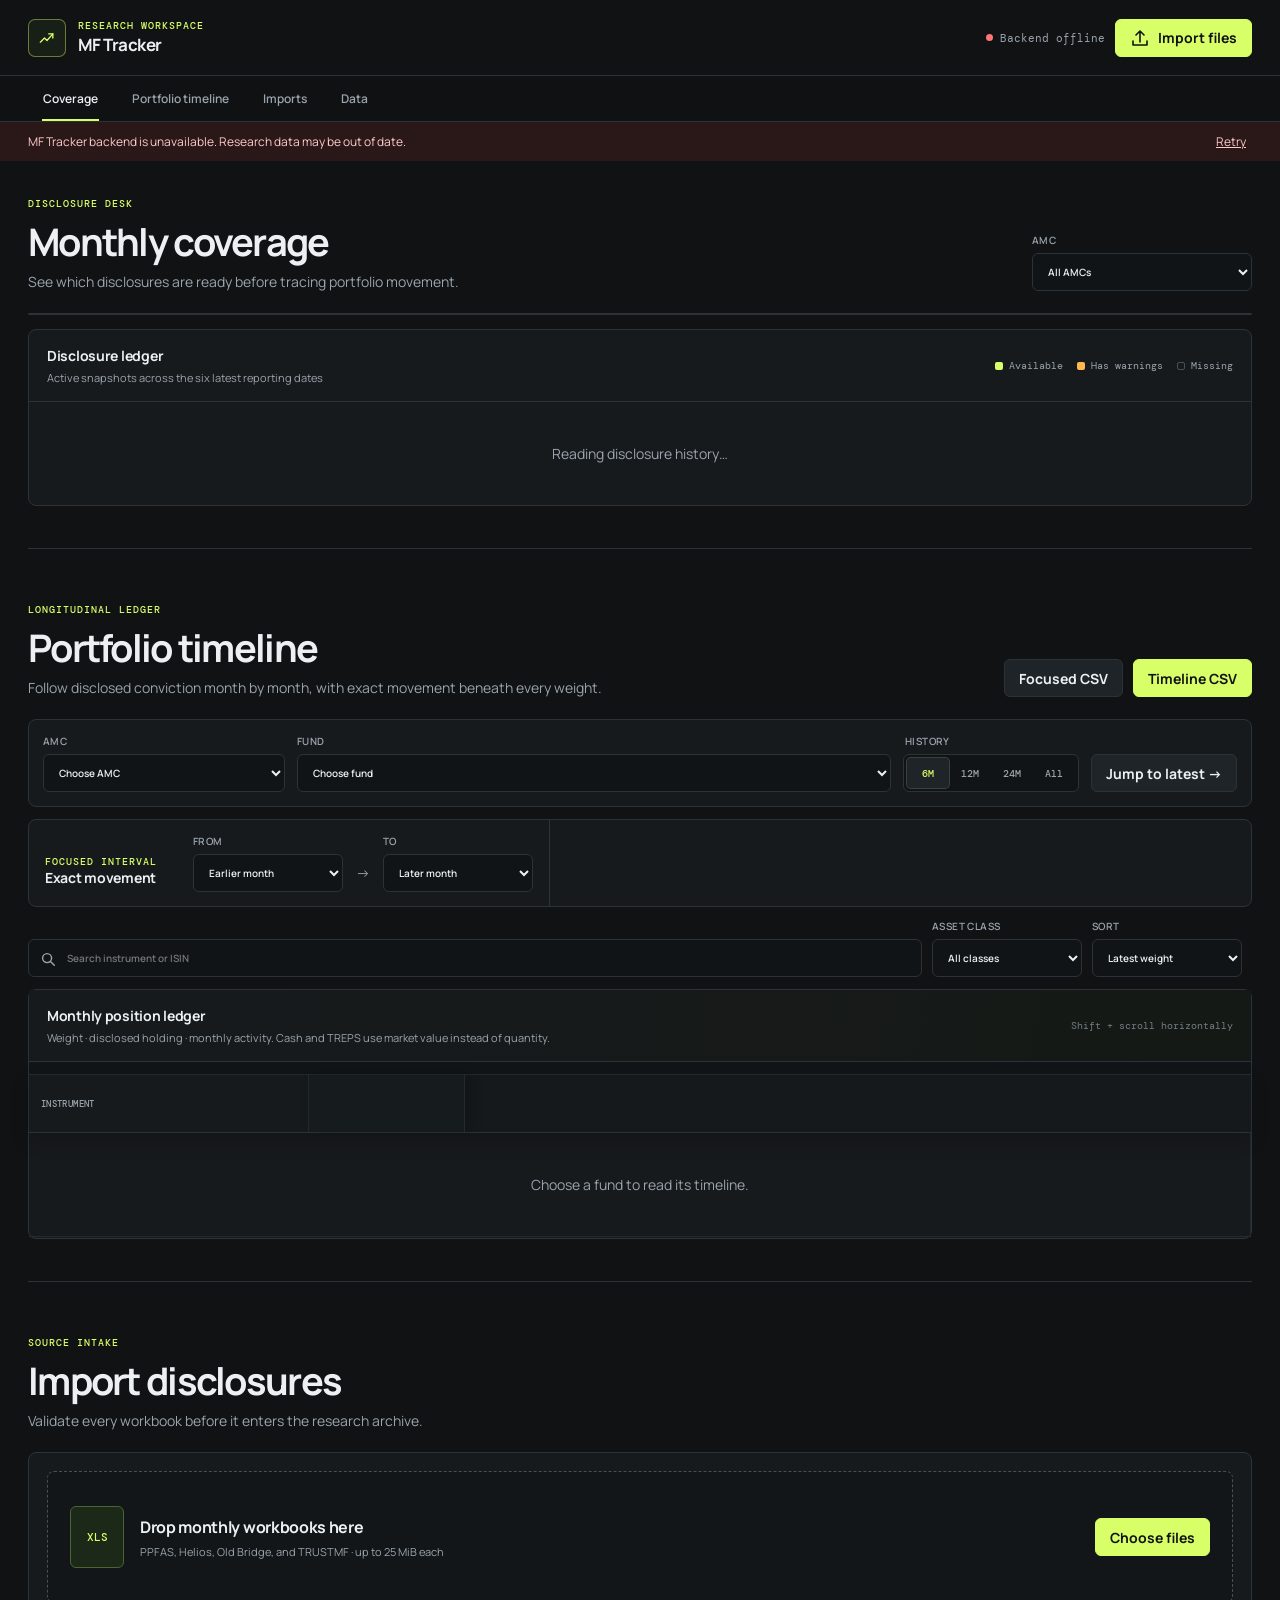
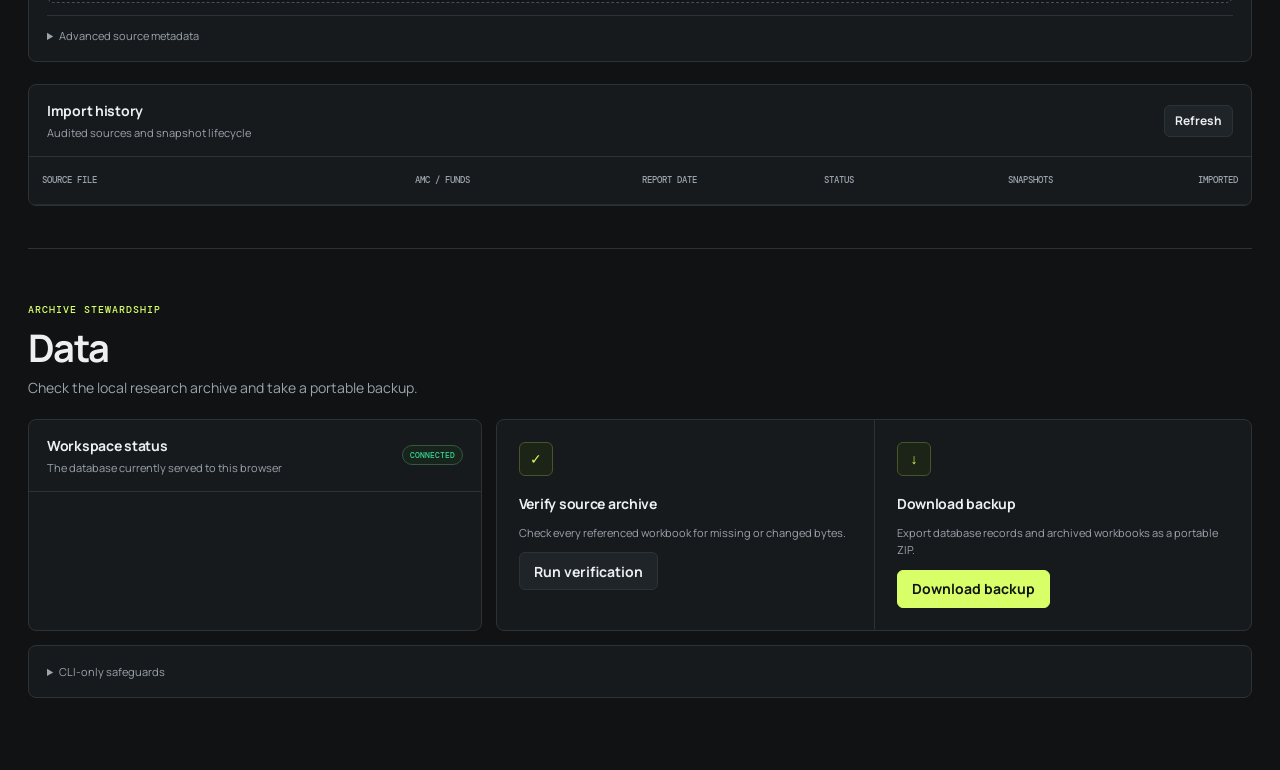
==== commit 91bfbcb1: "feat(trust): add TRUSTMF workbook ingestion support" ====
--- a/mf_tracker/frontend/index.html
+++ b/mf_tracker/frontend/index.html
@@ -123,10 +123,10 @@
             <div class="drop-zone" id="dropZone">
               <input id="fileInput" type="file" accept=".xls,.xlsx" multiple />
               <span class="sheet-mark" aria-hidden="true">XLS</span>
-              <div><h3>Drop monthly workbooks here</h3><p>PPFAS, Helios, and Old Bridge · up to 25 MiB each</p></div>
+              <div><h3>Drop monthly workbooks here</h3><p>PPFAS, Helios, Old Bridge, and TRUSTMF · up to 25 MiB each</p></div>
               <button class="primary" id="browseFiles" type="button">Choose files</button>
             </div>
-            <details class="override-panel"><summary>Advanced source metadata</summary><div class="override-grid"><label>Adapter<select id="importAmc"><option value="auto">Detect automatically</option><option value="ppfas">PPFAS</option><option value="helios">Helios</option><option value="oldbridge">Old Bridge</option></select></label><label>Report date<input id="overrideDate" type="date" /></label><label>Fund code<input id="overrideFundCode" placeholder="Single-fund files only" /></label><label>Fund name<input id="overrideFundName" placeholder="Single-fund files only" /></label><label>AMC name<input id="overrideAmcName" placeholder="Optional display name" /></label></div></details>
+            <details class="override-panel"><summary>Advanced source metadata</summary><div class="override-grid"><label>Adapter<select id="importAmc"><option value="auto">Detect automatically</option><option value="ppfas">PPFAS</option><option value="helios">Helios</option><option value="oldbridge">Old Bridge</option><option value="trust">TRUSTMF</option></select></label><label>Report date<input id="overrideDate" type="date" /></label><label>Fund code<input id="overrideFundCode" placeholder="Single-fund files only" /></label><label>Fund name<input id="overrideFundName" placeholder="Single-fund files only" /></label><label>AMC name<input id="overrideAmcName" placeholder="Optional display name" /></label></div></details>
           </section>
           <section class="queue-section" id="queueSection" hidden><div class="section-line"><div><h3>Validation queue</h3><p id="queueSummary"></p></div><button class="text-button" id="clearQueue">Clear completed</button></div><div class="file-queue" id="fileQueue"></div></section>
           <section class="panel history-panel"><div class="panel-heading"><div><h3>Import history</h3><p>Audited sources and snapshot lifecycle</p></div><button class="secondary small" id="refreshImports">Refresh</button></div><div class="table-wrap"><table><thead><tr><th>Source file</th><th>AMC / funds</th><th>Report date</th><th>Status</th><th>Snapshots</th><th>Imported</th></tr></thead><tbody id="importsBody"></tbody></table></div></section>
